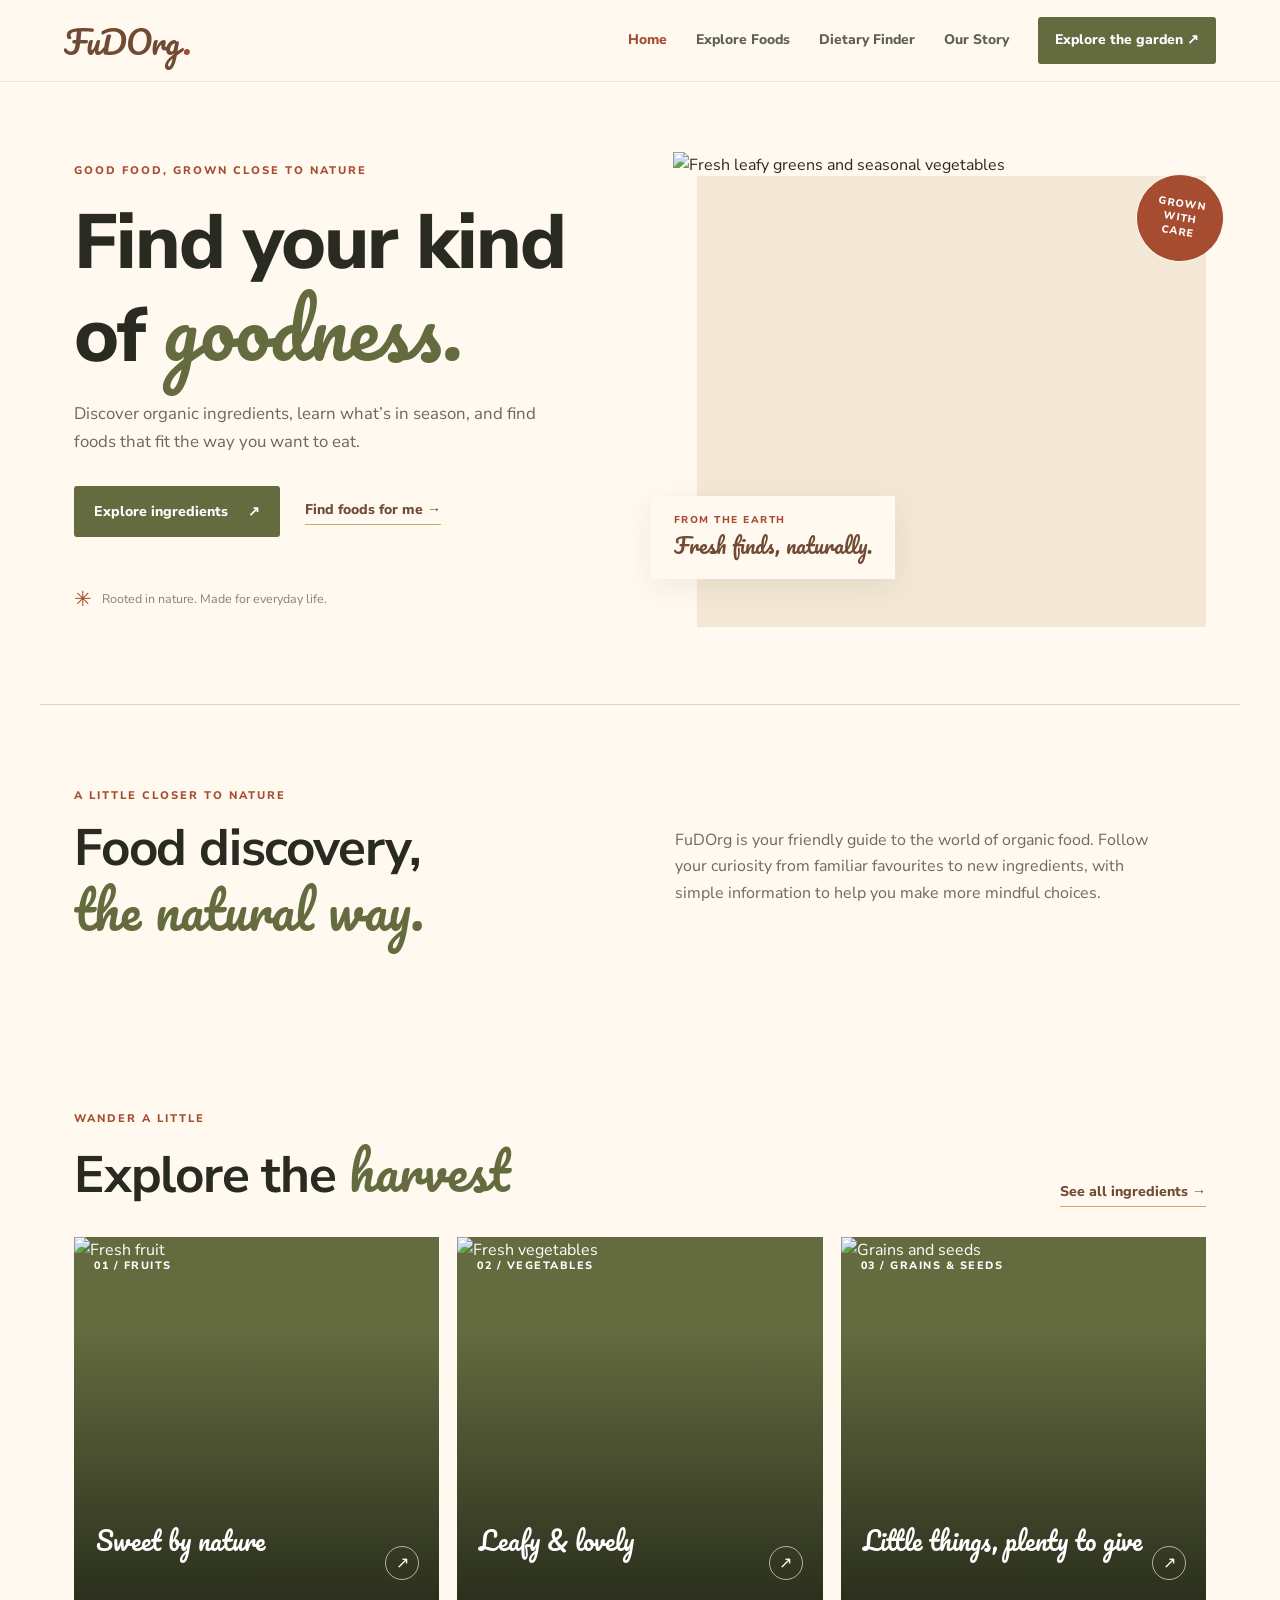
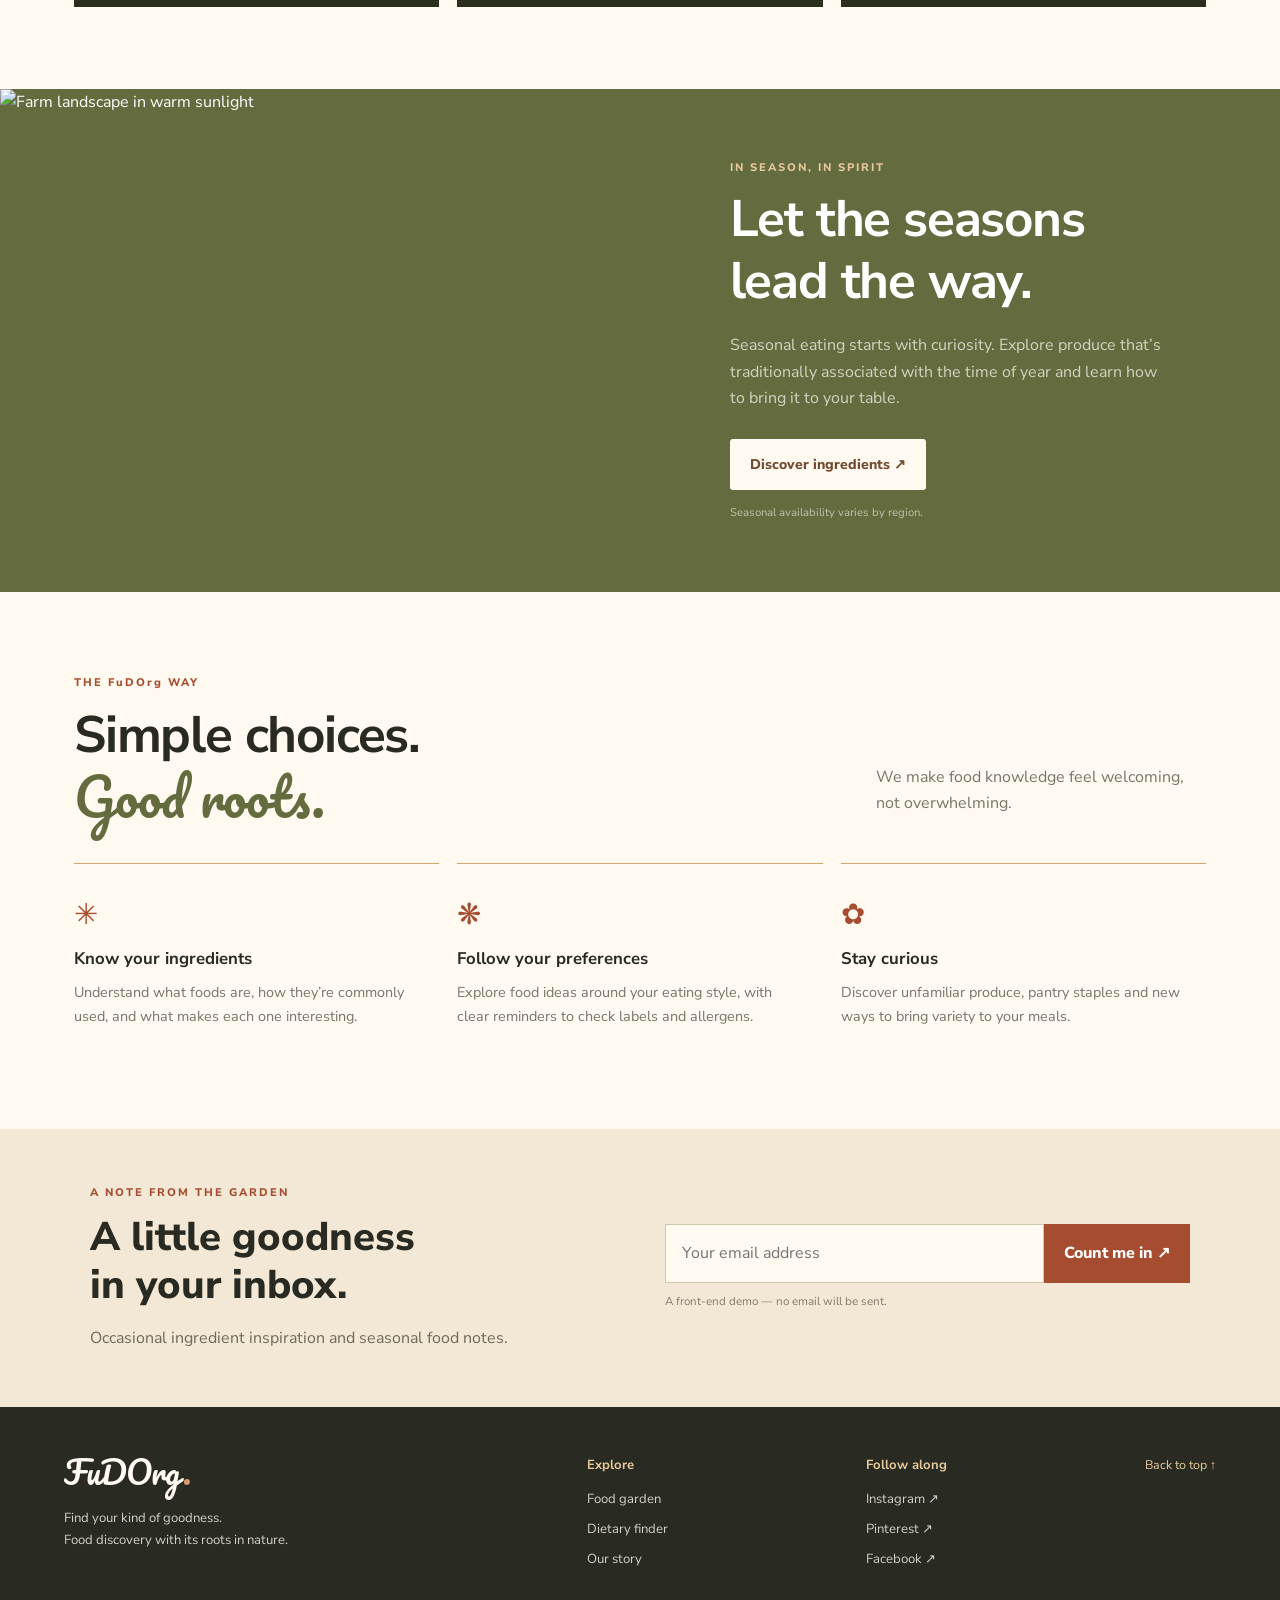
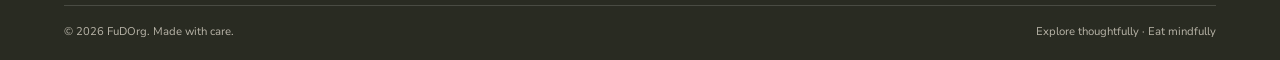
==== index.html @ 455f3f97 "firstCommit" ====
<!doctype html>
<html lang="en">
<head>
  <meta charset="utf-8"><meta name="viewport" content="width=device-width, initial-scale=1">
  <title>FuDOrg — Find Your Natural Food</title>
  <link rel="preconnect" href="https://fonts.googleapis.com">
  <link href="https://fonts.googleapis.com/css2?family=Pacifico&family=Nunito+Sans:wght@400;500;600;700;800&display=swap" rel="stylesheet">
  <link rel="stylesheet" href="assets/style.css">
</head>
<body>
<header class="site-header"><a class="brand" href="index.html">FuDOrg<span>.</span></a><button class="menu-toggle" aria-label="Toggle navigation">☰</button>
<nav class="nav"><a class="active" href="index.html">Home</a><a href="explore.html">Explore Foods</a><a href="dietary-finder.html">Dietary Finder</a><a href="about.html">Our Story</a><a class="nav-cta" href="explore.html">Explore the garden ↗</a></nav></header>
<main>
<section class="hero">
  <div class="hero-copy"><span class="eyebrow">GOOD FOOD, GROWN CLOSE TO NATURE</span><h1>Find your kind<br>of <em>goodness.</em></h1><p>Discover organic ingredients, learn what’s in season, and find foods that fit the way you want to eat.</p><div class="hero-actions"><a class="button button-dark" href="explore.html">Explore ingredients <span>↗</span></a><a class="text-link" href="dietary-finder.html">Find foods for me →</a></div><div class="hero-note"><span class="tiny-leaf">✳</span><span>Rooted in nature. Made for everyday life.</span></div></div>
  <div class="hero-art"><img src="https://images.unsplash.com/photo-1540420773420-3366772f4999?auto=format&fit=crop&w=1200&q=85" alt="Fresh leafy greens and seasonal vegetables"><div class="image-label"><span>FROM THE EARTH</span><strong>Fresh finds, naturally.</strong></div><div class="round-stamp">GROWN<br>WITH<br>CARE</div></div>
</section>
<section class="intro section-wrap"><div><span class="eyebrow">A LITTLE CLOSER TO NATURE</span><h2>Food discovery,<br><em>the natural way.</em></h2></div><p>FuDOrg is your friendly guide to the world of organic food. Follow your curiosity from familiar favourites to new ingredients, with simple information to help you make more mindful choices.</p></section>
<section class="families section-wrap"><div class="section-heading"><div><span class="eyebrow">WANDER A LITTLE</span><h2>Explore the <em>harvest</em></h2></div><a class="text-link" href="explore.html">See all ingredients →</a></div><div class="family-grid">
<a class="family-card family-fruit" href="explore.html?category=Fruits"><img src="https://images.unsplash.com/photo-1619566636858-adf3ef46400b?auto=format&fit=crop&w=800&q=80" alt="Fresh fruit"><span class="card-number">01 / FRUITS</span><h3>Sweet by nature</h3><span class="circle-arrow">↗</span></a>
<a class="family-card family-veg" href="explore.html?category=Vegetables"><img src="https://images.unsplash.com/photo-1540420773420-3366772f4999?auto=format&fit=crop&w=800&q=80" alt="Fresh vegetables"><span class="card-number">02 / VEGETABLES</span><h3>Leafy & lovely</h3><span class="circle-arrow">↗</span></a>
<a class="family-card family-grain" href="explore.html?category=Grains"><img src="https://images.unsplash.com/photo-1518843875459-f738682238a6?auto=format&fit=crop&w=800&q=80" alt="Grains and seeds"><span class="card-number">03 / GRAINS & SEEDS</span><h3>Little things, plenty to give</h3><span class="circle-arrow">↗</span></a>
</div></section>
<section class="seasonal"><div class="seasonal-image"><img src="https://images.unsplash.com/photo-1500651230702-0e2d8a49d4ad?auto=format&fit=crop&w=1100&q=85" alt="Farm landscape in warm sunlight"></div><div class="seasonal-copy"><span class="eyebrow">IN SEASON, IN SPIRIT</span><h2>Let the seasons<br>lead the way.</h2><p>Seasonal eating starts with curiosity. Explore produce that’s traditionally associated with the time of year and learn how to bring it to your table.</p><a class="button button-cream" href="explore.html">Discover ingredients ↗</a><small>Seasonal availability varies by region.</small></div></section>
<section class="values section-wrap"><div class="section-heading"><div><span class="eyebrow">THE FuDOrg WAY</span><h2>Simple choices.<br><em>Good roots.</em></h2></div><p>We make food knowledge feel welcoming, not overwhelming.</p></div><div class="value-grid"><article><span>✳</span><h3>Know your ingredients</h3><p>Understand what foods are, how they’re commonly used, and what makes each one interesting.</p></article><article><span>❋</span><h3>Follow your preferences</h3><p>Explore food ideas around your eating style, with clear reminders to check labels and allergens.</p></article><article><span>✿</span><h3>Stay curious</h3><p>Discover unfamiliar produce, pantry staples and new ways to bring variety to your meals.</p></article></div></section>
<section class="newsletter"><div><span class="eyebrow">A NOTE FROM THE GARDEN</span><h2>A little goodness<br>in your inbox.</h2><p>Occasional ingredient inspiration and seasonal food notes.</p></div><form class="newsletter-form"><label class="sr-only" for="newsletter-email">Email address</label><input id="newsletter-email" type="email" placeholder="Your email address" required><button type="submit">Count me in ↗</button><small class="form-message" aria-live="polite">A front-end demo — no email will be sent.</small></form></section>
</main>
<footer class="site-footer"><div class="footer-top"><div><a class="brand footer-brand" href="index.html">FuDOrg<span>.</span></a><p>Find your kind of goodness.<br>Food discovery with its roots in nature.</p></div><div class="footer-links"><strong>Explore</strong><a href="explore.html">Food garden</a><a href="dietary-finder.html">Dietary finder</a><a href="about.html">Our story</a></div><div class="footer-links"><strong>Follow along</strong><a href="#" aria-label="Instagram">Instagram ↗</a><a href="#" aria-label="Pinterest">Pinterest ↗</a><a href="#" aria-label="Facebook">Facebook ↗</a></div><a class="back-top" href="#top">Back to top ↑</a></div><div class="footer-bottom"><span>© <span class="year"></span> FuDOrg. Made with care.</span><span>Explore thoughtfully · Eat mindfully</span></div></footer>
<script src="assets/app.js"></script></body></html>
---- assets/style.css ----
@import url('https://fonts.googleapis.com/css2?family=Pacifico&family=Nunito+Sans:wght@400;500;600;700;800&display=swap');
:root{--oat:#F3E8D5;--olive:#646B3F;--wheat:#D3A66C;--bark:#704A32;--brick:#A64C31;--cream:#FFF9EF;--ink:#292B22;--muted:#777669;--line:#ded5c5;--white:#fffdf8;--script:'Pacifico',cursive;--body:'Nunito Sans',sans-serif;--max:1200px}
*{box-sizing:border-box}html{scroll-behavior:smooth;scroll-padding-top:85px}body{margin:0;background:var(--cream);color:var(--ink);font-family:var(--body);font-size:16px;line-height:1.65}a{color:inherit;text-decoration:none}img{display:block;max-width:100%}button,input,select{font:inherit}button,a{ -webkit-tap-highlight-color:transparent}.site-header{height:82px;padding:0 max(5vw,24px);display:flex;align-items:center;justify-content:space-between;background:rgba(255,249,239,.96);border-bottom:1px solid rgba(112,74,50,.13);position:sticky;top:0;z-index:50;backdrop-filter:blur(12px)}.brand{font-family:var(--script);font-size:2rem;letter-spacing:-1px;color:var(--bark);line-height:1}.brand span{color:var(--brick)}.nav{display:flex;align-items:center;gap:29px;font-size:.87rem;font-weight:800}.nav a:not(.nav-cta){color:#5f6055;transition:color .2s}.nav a:hover,.nav a.active{color:var(--brick)}.nav-cta{background:var(--olive);color:white;padding:12px 17px;border-radius:3px;transition:background .2s,transform .2s}.nav-cta:hover{background:var(--bark);transform:translateY(-2px)}.menu-toggle{display:none;border:0;background:none;font-size:1.5rem;color:var(--bark)}.hero{max-width:var(--max);margin:auto;padding:68px 34px 76px;display:grid;grid-template-columns:1fr 1fr;gap:65px;align-items:center;min-height:590px}.hero-copy{padding:12px 0}.eyebrow{display:block;color:var(--brick);font-size:.69rem;font-weight:800;letter-spacing:2px;line-height:1.6}.hero h1,.page-hero h1,.about-hero h1{font-size:clamp(3rem,6vw,5.3rem);line-height:1.13;letter-spacing:-2px;margin:20px 0;font-weight:800}.hero h1 em,.intro h2 em,.section-heading h2 em,.seasonal h2 em,.page-hero h1 em,.about-hero h1 em,.about-story h2 em,.manifesto h2 em{font-family:var(--script);font-weight:400;color:var(--olive);font-style:normal;letter-spacing:0}.hero-copy>p,.page-hero>p,.about-hero p{max-width:490px;color:#69695d;font-size:1.05rem}.hero-actions{display:flex;align-items:center;gap:25px;margin-top:30px;flex-wrap:wrap}.button{display:inline-flex;justify-content:center;align-items:center;gap:20px;border:0;padding:14px 20px;font-size:.88rem;font-weight:800;cursor:pointer;transition:transform .2s,background .2s;border-radius:3px}.button:hover{transform:translateY(-2px)}.button-dark{background:var(--olive);color:#fff}.button-dark:hover{background:var(--bark)}.button-cream{background:var(--cream);color:var(--bark)}.text-link{font-weight:800;font-size:.88rem;color:var(--bark);border-bottom:1px solid var(--wheat);padding-bottom:3px}.hero-note{display:flex;align-items:center;gap:10px;color:#888374;font-size:.78rem;margin-top:45px}.tiny-leaf{color:var(--brick);font-size:1.3rem}.hero-art{height:475px;position:relative;padding:0 25px 24px 0}.hero-art:before{content:"";position:absolute;inset:24px 0 0 24px;background:var(--oat)}.hero-art>img{position:relative;width:100%;height:100%;object-fit:cover;z-index:1}.image-label{position:absolute;bottom:48px;left:-22px;background:var(--cream);padding:16px 23px;z-index:2;box-shadow:0 8px 30px #33241312}.image-label span,.image-label strong{display:block}.image-label span{font-size:.62rem;letter-spacing:1.5px;color:var(--brick);font-weight:800}.image-label strong{font-family:var(--script);font-size:1.3rem;color:var(--bark);font-weight:400}.round-stamp{position:absolute;right:-18px;top:22px;width:88px;height:88px;border-radius:50%;background:var(--brick);color:white;display:grid;place-content:center;text-align:center;font-size:.65rem;line-height:1.35;letter-spacing:1px;font-weight:800;z-index:3;transform:rotate(9deg);border:1px solid #fff9ef}.section-wrap{max-width:var(--max);margin:0 auto;padding:82px 34px}.intro{display:grid;grid-template-columns:1fr 1fr;gap:70px;align-items:center;border-top:1px solid var(--line)}.intro h2,.section-heading h2,.seasonal h2,.about-story h2{font-size:clamp(2.25rem,4vw,3.6rem);line-height:1.2;letter-spacing:-1.2px;margin:13px 0 0}.intro>p{color:#6c6b60;max-width:500px;margin:0}.section-heading{display:flex;justify-content:space-between;align-items:end;gap:30px;margin-bottom:30px}.family-grid{display:grid;grid-template-columns:repeat(3,1fr);gap:18px}.family-card{position:relative;min-height:370px;overflow:hidden;color:white;background:var(--olive)}.family-card:after{content:"";position:absolute;inset:0;background:linear-gradient(180deg,transparent 25%,rgba(25,29,19,.78) 100%);transition:opacity .3s}.family-card img{position:absolute;inset:0;width:100%;height:100%;object-fit:cover;transition:transform .55s}.family-card:hover img{transform:scale(1.06)}.card-number,.family-card h3,.circle-arrow{position:absolute;z-index:2}.card-number{top:20px;left:20px;font-size:.67rem;font-weight:800;letter-spacing:1.5px}.family-card h3{left:22px;right:52px;bottom:25px;font-family:var(--script);font-weight:400;font-size:1.55rem;line-height:1.3}.circle-arrow{right:20px;bottom:27px;width:34px;height:34px;border:1px solid #ffffff9c;border-radius:50%;display:grid;place-items:center}.seasonal{display:grid;grid-template-columns:1fr 1fr;background:var(--olive);color:white}.seasonal-image{min-height:440px}.seasonal-image img{width:100%;height:100%;object-fit:cover}.seasonal-copy{padding:70px clamp(30px,7vw,100px);align-self:center}.seasonal-copy .eyebrow{color:#e5c99c}.seasonal h2{margin-bottom:20px}.seasonal h2 em{color:#e4c79a}.seasonal-copy p{color:#f2eee3c9;max-width:440px;margin-bottom:27px}.seasonal-copy small{display:block;margin-top:14px;color:#f2eee3a8;font-size:.7rem}.values .section-heading>p{max-width:330px;color:var(--muted)}.value-grid{display:grid;grid-template-columns:repeat(3,1fr);gap:18px}.value-grid article{border-top:1px solid var(--wheat);padding:24px 20px 18px 0}.value-grid article>span{font-family:var(--script);font-size:1.8rem;color:var(--brick)}.value-grid h3{margin:10px 0 8px;font-size:1.05rem}.value-grid p{margin:0;color:var(--muted);font-size:.9rem}.newsletter{background:var(--oat);padding:55px max(7vw,34px);display:grid;grid-template-columns:1fr 1fr;gap:50px;align-items:center}.newsletter h2{font-size:2.5rem;line-height:1.2;margin:12px 0;font-weight:800}.newsletter p{color:#6e6a5c;margin-bottom:0}.newsletter-form{display:grid;grid-template-columns:1fr auto;gap:0}.newsletter-form input{min-width:0;padding:15px 16px;border:1px solid #d3c6b0;background:var(--cream);outline-color:var(--olive)}.newsletter-form button{border:0;background:var(--brick);color:white;padding:0 20px;font-weight:800;cursor:pointer}.newsletter-form small{grid-column:1/-1;color:#837b6c;font-size:.72rem;margin-top:9px}.site-footer{background:#292b22;color:#f8f0e3;padding:48px max(5vw,24px) 18px}.footer-top{max-width:var(--max);margin:auto;display:grid;grid-template-columns:2fr 1fr 1fr auto;gap:35px;padding-bottom:35px}.footer-brand{color:var(--cream);display:inline-block}.footer-brand span{color:#d69a6f}.footer-top>div:first-child p{font-size:.82rem;color:#d5d0c3;margin-top:15px}.footer-links{display:flex;flex-direction:column;gap:8px;font-size:.82rem;color:#d5d0c3}.footer-links strong{color:#e5c99c;margin-bottom:5px}.footer-links a:hover,.back-top:hover{color:#e5c99c}.back-top{font-size:.78rem;color:#e5c99c;white-space:nowrap}.footer-bottom{max-width:var(--max);margin:auto;border-top:1px solid #ffffff26;padding-top:17px;display:flex;justify-content:space-between;gap:15px;font-size:.7rem;color:#b8b4a8}
.page-hero{text-align:center;padding:85px 24px 75px}.page-hero h1{font-size:clamp(2.8rem,6vw,4.8rem);margin:14px 0}.page-hero>p{max-width:610px;margin:0 auto}.page-hero-green{background:var(--olive);color:white}.page-hero-green .eyebrow{color:#e7c99a}.page-hero-green h1 em{color:#e7c99a}.page-hero-green>p{color:#f8f0e3d9}.page-hero-cream{background:var(--oat)}.search-bar{max-width:600px;margin:30px auto 0;background:var(--cream);display:flex;align-items:center;padding:5px 8px 5px 17px;border:1px solid #ffffff4d;gap:10px;color:var(--bark)}.search-bar>span{font-size:1.7rem}.search-bar input{border:0;outline:0;flex:1;min-width:0;background:transparent;padding:12px 0;color:var(--ink)}.search-bar button{border:0;background:var(--oat);padding:9px 12px;color:var(--bark);cursor:pointer;font-size:.8rem;font-weight:800}.explore-layout{display:grid;grid-template-columns:230px 1fr;gap:45px;align-items:start}.filter-panel{background:#f4ecdf;padding:23px;position:sticky;top:105px}.filter-panel h3{margin:8px 0 17px}.category-filters{display:flex;flex-direction:column;gap:4px}.filter-chip{border:0;text-align:left;padding:10px 11px;background:transparent;color:#5d5b4e;cursor:pointer;font-size:.86rem;display:flex;justify-content:space-between}.filter-chip:hover,.filter-chip.selected{background:var(--olive);color:white}.filter-note{margin-top:25px;border-top:1px solid #d9cdb9;padding-top:16px;color:#777264;font-size:.75rem}.filter-note span{color:var(--brick);font-size:1.3rem}.filter-note p{margin:4px 0}.results-head{display:flex;justify-content:space-between;align-items:center;margin-bottom:18px}.results-head p{font-weight:800;font-size:.85rem;margin:0}.results-head select{border:1px solid var(--line);background:transparent;padding:9px;color:var(--ink)}.ingredient-grid{display:grid;grid-template-columns:repeat(3,1fr);gap:16px}.ingredient-card{background:#f4ecdf;cursor:pointer;transition:transform .25s,box-shadow .25s;min-width:0}.ingredient-card:hover{transform:translateY(-4px);box-shadow:0 12px 28px #3d2a1715}.ingredient-card img{width:100%;height:155px;object-fit:cover}.ingredient-card-content{padding:14px}.ingredient-card .food-category{font-size:.62rem;font-weight:800;letter-spacing:1px;color:var(--brick);text-transform:uppercase}.ingredient-card h3{font-family:var(--script);font-size:1.2rem;font-weight:400;margin:5px 0;color:var(--bark)}.ingredient-card p{font-size:.77rem;color:#777264;line-height:1.5;margin:0}.ingredient-card .card-more{display:inline-block;margin-top:12px;font-size:.72rem;font-weight:800;color:var(--olive)}.empty-state{padding:35px;background:#f4ecdf;text-align:center;color:var(--muted)}.quote-band{background:var(--oat);text-align:center;padding:55px 24px}.quote-band p{font-family:var(--script);font-size:clamp(1.35rem,3vw,2.2rem);color:var(--bark);margin:0 0 12px}.quote-band span{font-size:.65rem;font-weight:800;letter-spacing:2px;color:var(--brick)}.modal-backdrop{position:fixed;inset:0;background:#171a14c9;z-index:100;display:grid;place-items:center;padding:20px}.modal-backdrop[hidden]{display:none}.ingredient-modal{background:var(--cream);width:min(760px,100%);max-height:90vh;overflow:auto;display:grid;grid-template-columns:.85fr 1fr;position:relative}.ingredient-modal>img{height:100%;min-height:360px;object-fit:cover}.modal-content{padding:35px 30px}.modal-content h2{font-family:var(--script);font-size:2rem;color:var(--bark);font-weight:400;margin:8px 0}.modal-content>p{color:#6f6b5e;font-size:.9rem}.modal-close{position:absolute;top:10px;right:10px;width:36px;height:36px;border:0;border-radius:50%;background:var(--cream);font-size:1.6rem;cursor:pointer;z-index:2}.modal-facts{display:grid;grid-template-columns:1fr 1fr;gap:12px;margin:25px 0}.modal-facts div{background:var(--oat);padding:13px}.modal-facts small,.modal-facts strong{display:block}.modal-facts small{font-size:.58rem;letter-spacing:1px;color:var(--brick);font-weight:800}.modal-facts strong{font-size:.85rem;margin-top:5px}.modal-content .modal-disclaimer{font-size:.7rem;border-top:1px solid var(--line);padding-top:13px}.finder-wrap{display:grid;grid-template-columns:.8fr 1.2fr;gap:65px;align-items:start}.finder-intro h2{font-size:3rem;line-height:1.2;margin:14px 0}.finder-intro h2 em{font-family:var(--script);font-weight:400;color:var(--olive)}.finder-intro>p{color:var(--muted)}.finder-decoration{margin-top:45px;color:var(--brick);font-size:2.7rem;line-height:1.1}.finder-decoration span{font-size:1rem;font-family:var(--script);color:var(--olive)}.finder-card{background:#f4ecdf;padding:30px}.finder-card fieldset{border:0;padding:0;margin:0 0 22px}.finder-card legend{font-weight:800;margin-bottom:15px}.check-option{display:flex;align-items:flex-start;gap:13px;padding:15px 0;border-bottom:1px solid #ded3c0;cursor:pointer}.check-option input{position:absolute;opacity:0}.checkmark{width:21px;height:21px;border:1px solid #a79b84;flex:0 0 21px;margin-top:3px;background:var(--cream);display:grid;place-items:center}.check-option input:checked+.checkmark{background:var(--olive);border-color:var(--olive)}.check-option input:checked+.checkmark:after{content:"✓";color:white;font-size:.85rem}.check-option input:focus-visible+.checkmark{outline:2px solid var(--brick);outline-offset:3px}.check-option strong,.check-option small{display:block}.check-option strong{font-size:.9rem}.check-option small{color:#777264;font-size:.78rem;margin-top:3px}.button-full{width:100%}.reset-link{display:block;border:0;background:none;margin:12px auto 0;text-decoration:underline;color:#746b5b;font-size:.8rem;cursor:pointer}.finder-results{margin-top:22px;padding-top:20px;border-top:1px solid #d4c6b0}.finder-results h3{font-family:var(--script);font-size:1.45rem;font-weight:400;color:var(--bark)}.result-tags{display:flex;gap:8px;flex-wrap:wrap}.result-tag{background:var(--olive);color:white;padding:7px 11px;font-size:.78rem}.finder-results p{color:var(--muted);font-size:.8rem}.disclaimer{display:flex;gap:15px;align-items:flex-start;padding-top:0;color:#777264;font-size:.82rem}.disclaimer>span{color:var(--brick);font-size:1.5rem}.disclaimer p{margin:0}.about-hero{display:grid;grid-template-columns:1fr 1fr;gap:60px;align-items:center;padding:70px max(5vw,34px);background:var(--oat)}.about-hero>div{max-width:520px;justify-self:end}.about-hero img{width:100%;height:430px;object-fit:cover}.about-hero h1{font-size:clamp(2.7rem,5vw,4.7rem)}.about-story{max-width:1000px}.about-story h2{margin-bottom:25px}.story-columns{display:grid;grid-template-columns:1fr 1fr;gap:40px;color:#6d6b60}.story-columns p{margin:0}.manifesto{background:var(--olive);color:white;text-align:center;padding:85px 24px}.manifesto .eyebrow{color:#e5c99a}.manifesto h2{font-size:clamp(2.3rem,5vw,4rem);line-height:1.4;margin:22px 0 0}.manifesto h2 em{color:#e5c99a}.cta-strip{background:var(--oat);padding:38px max(5vw,34px);display:flex;align-items:center;justify-content:space-between;gap:20px}.cta-strip h2{font-size:1.7rem;margin:0}.cta-strip p{margin:4px 0 0;color:var(--muted)}.sr-only{position:absolute;width:1px;height:1px;padding:0;margin:-1px;overflow:hidden;clip:rect(0,0,0,0);white-space:nowrap;border:0}
@media(max-width:900px){.nav{gap:16px}.nav a{font-size:.8rem}.hero{gap:35px}.hero-art{height:420px}.explore-layout{grid-template-columns:190px 1fr;gap:25px}.ingredient-grid{grid-template-columns:repeat(2,1fr)}.footer-top{grid-template-columns:1.5fr 1fr 1fr}.back-top{grid-column:1/-1}.finder-wrap{gap:30px}.about-hero{gap:30px}.about-hero img{height:360px}}
@media(max-width:680px){.site-header{height:70px;padding:0 20px}.brand{font-size:1.8rem}.menu-toggle{display:block}.nav{display:none;position:absolute;top:69px;left:0;right:0;padding:18px 22px 24px;background:var(--cream);border-bottom:1px solid var(--line);flex-direction:column;align-items:stretch;gap:15px}.nav.open{display:flex}.nav-cta{text-align:center}.hero{padding:42px 22px 55px;grid-template-columns:1fr;gap:35px}.hero h1{font-size:3.35rem}.hero-art{height:360px;margin-left:12px}.image-label{left:-12px}.round-stamp{right:-8px}.section-wrap{padding:58px 22px}.intro{grid-template-columns:1fr;gap:20px}.section-heading{align-items:flex-start;flex-direction:column;gap:15px}.family-grid{grid-template-columns:1fr}.family-card{min-height:330px}.seasonal{grid-template-columns:1fr}.seasonal-image{min-height:260px;height:260px}.seasonal-copy{padding:45px 24px}.value-grid{grid-template-columns:1fr;gap:5px}.value-grid article{padding:18px 0}.newsletter{grid-template-columns:1fr;padding:42px 22px;gap:25px}.newsletter h2{font-size:2.2rem}.newsletter-form{grid-template-columns:1fr}.newsletter-form button{padding:14px}.footer-top{grid-template-columns:1fr 1fr;gap:28px}.footer-top>div:first-child{grid-column:1/-1}.footer-bottom{flex-direction:column;gap:4px}.page-hero{padding:58px 20px 50px}.page-hero h1{font-size:3rem}.explore-layout{grid-template-columns:1fr;gap:25px}.filter-panel{position:static;padding:18px}.category-filters{display:grid;grid-template-columns:1fr 1fr}.filter-note{display:none}.ingredient-grid{grid-template-columns:repeat(2,minmax(0,1fr));gap:10px}.ingredient-card img{height:125px}.ingredient-card-content{padding:11px}.ingredient-card h3{font-size:1.08rem}.ingredient-card p{font-size:.72rem}.search-bar{margin-top:23px}.results-head{gap:10px}.results-head select{max-width:130px}.ingredient-modal{grid-template-columns:1fr;max-height:92vh}.ingredient-modal>img{height:210px;min-height:0;width:100%}.modal-content{padding:23px}.finder-wrap{grid-template-columns:1fr;gap:25px}.finder-intro h2{font-size:2.5rem}.finder-decoration{display:none}.finder-card{padding:20px}.disclaimer{padding-top:0}.about-hero{grid-template-columns:1fr;padding:48px 22px;gap:25px}.about-hero>div{justify-self:start}.about-hero img{height:280px}.story-columns{grid-template-columns:1fr;gap:15px}.manifesto{padding:60px 20px}.cta-strip{padding:32px 22px;align-items:flex-start;flex-direction:column}.back-top{grid-column:auto}}
@media(prefers-reduced-motion:reduce){html{scroll-behavior:auto}*,*:before,*:after{animation-duration:.01ms!important;transition-duration:.01ms!important}}
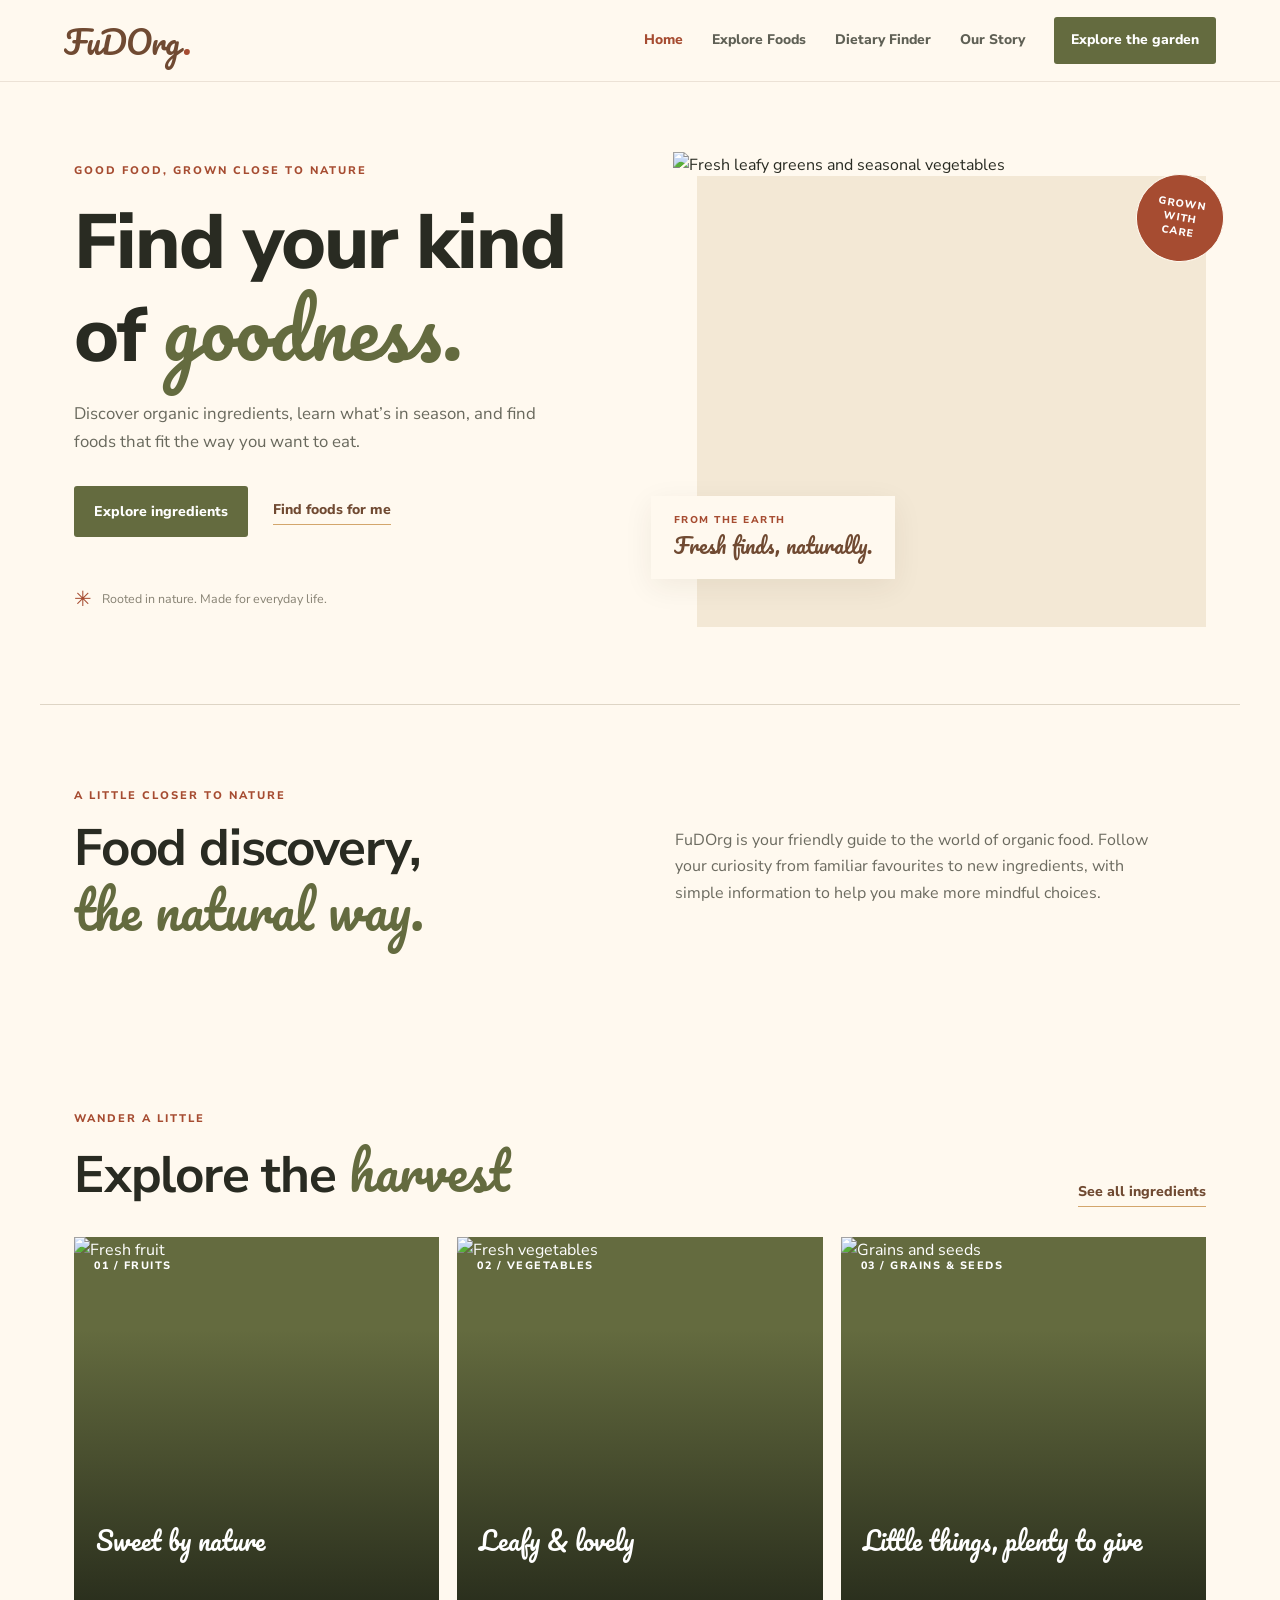
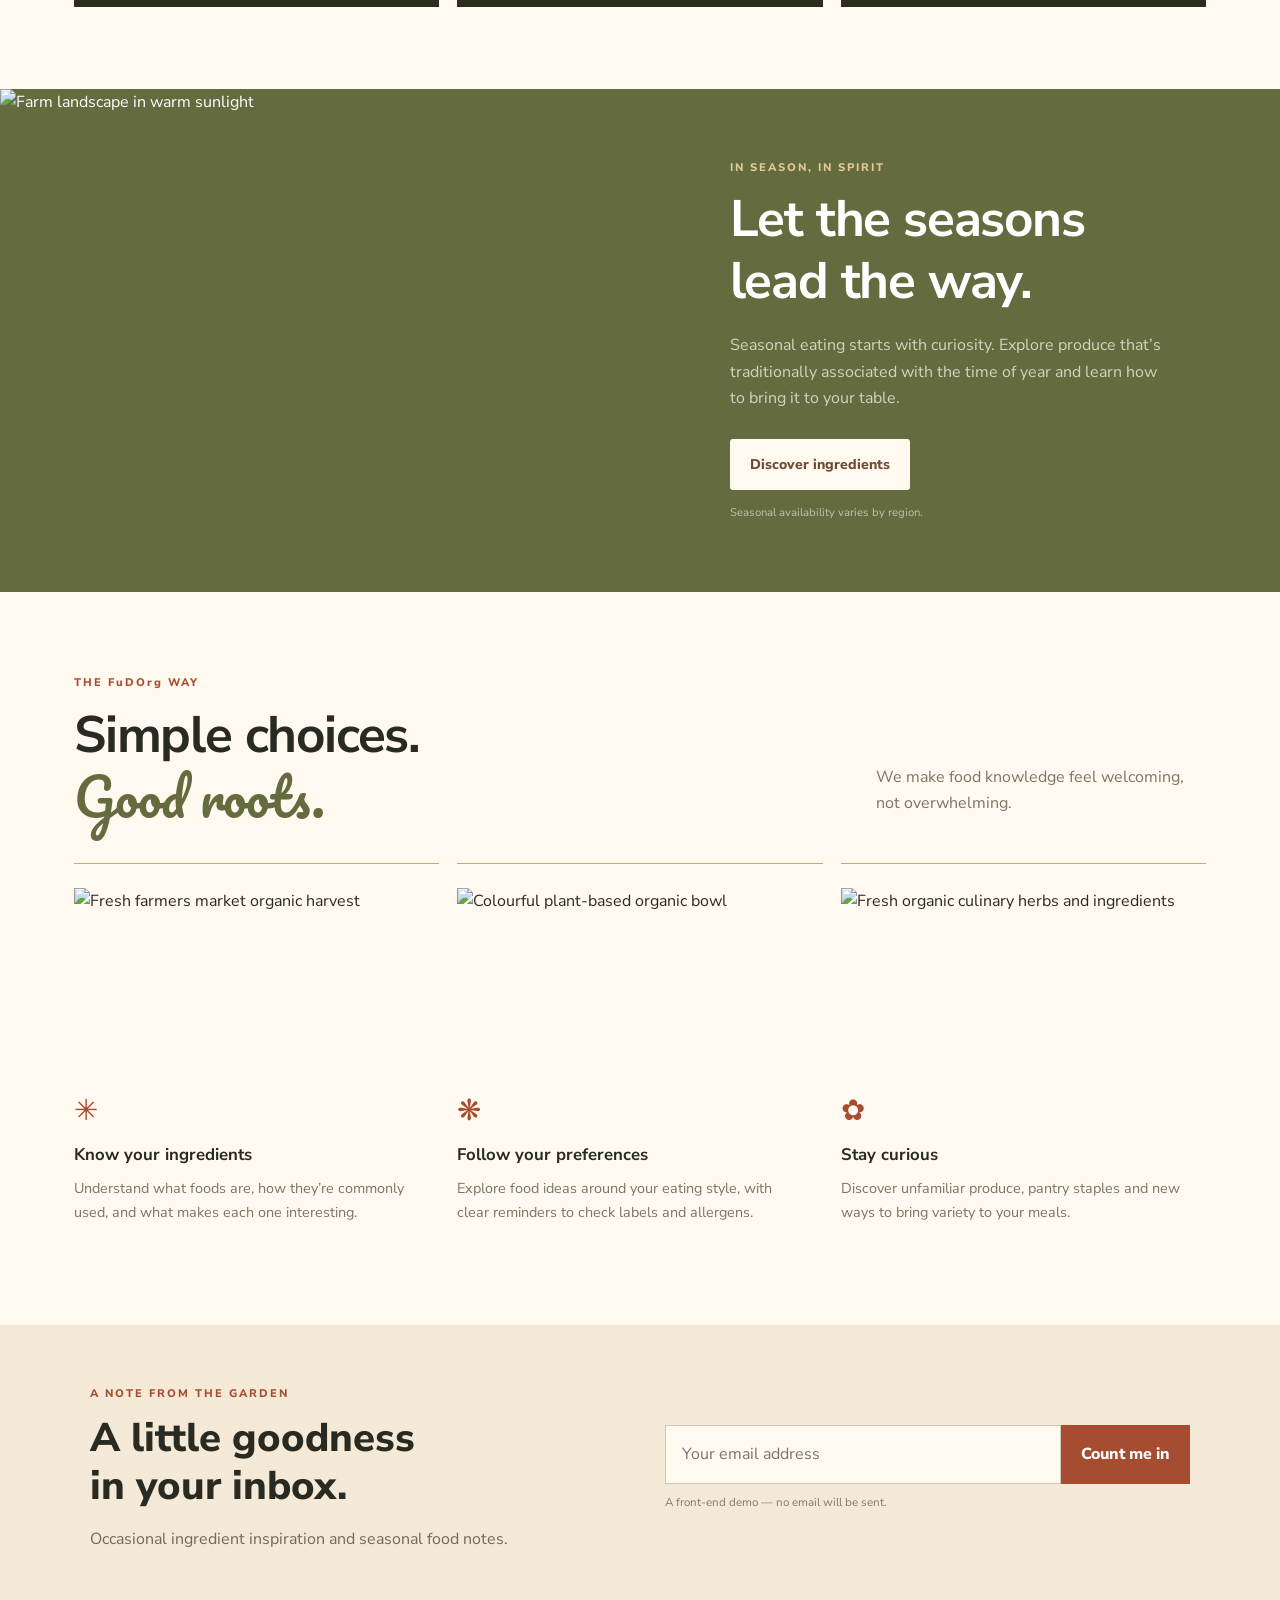
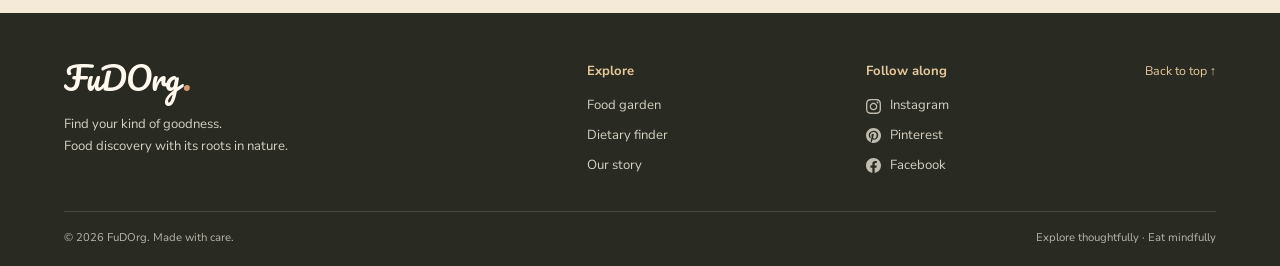
==== commit 29b9d058: "secondcommit" ====
--- a/index.html
+++ b/index.html
@@ -1,29 +1,147 @@
 <!doctype html>
 <html lang="en">
+
 <head>
-  <meta charset="utf-8"><meta name="viewport" content="width=device-width, initial-scale=1">
+  <meta charset="utf-8">
+  <meta name="viewport" content="width=device-width, initial-scale=1">
   <title>FuDOrg — Find Your Natural Food</title>
   <link rel="preconnect" href="https://fonts.googleapis.com">
-  <link href="https://fonts.googleapis.com/css2?family=Pacifico&family=Nunito+Sans:wght@400;500;600;700;800&display=swap" rel="stylesheet">
+  <link
+    href="https://fonts.googleapis.com/css2?family=Pacifico&family=Nunito+Sans:wght@400;500;600;700;800&display=swap"
+    rel="stylesheet">
   <link rel="stylesheet" href="assets/style.css">
 </head>
+
 <body>
-<header class="site-header"><a class="brand" href="index.html">FuDOrg<span>.</span></a><button class="menu-toggle" aria-label="Toggle navigation">☰</button>
-<nav class="nav"><a class="active" href="index.html">Home</a><a href="explore.html">Explore Foods</a><a href="dietary-finder.html">Dietary Finder</a><a href="about.html">Our Story</a><a class="nav-cta" href="explore.html">Explore the garden ↗</a></nav></header>
-<main>
-<section class="hero">
-  <div class="hero-copy"><span class="eyebrow">GOOD FOOD, GROWN CLOSE TO NATURE</span><h1>Find your kind<br>of <em>goodness.</em></h1><p>Discover organic ingredients, learn what’s in season, and find foods that fit the way you want to eat.</p><div class="hero-actions"><a class="button button-dark" href="explore.html">Explore ingredients <span>↗</span></a><a class="text-link" href="dietary-finder.html">Find foods for me →</a></div><div class="hero-note"><span class="tiny-leaf">✳</span><span>Rooted in nature. Made for everyday life.</span></div></div>
-  <div class="hero-art"><img src="https://images.unsplash.com/photo-1540420773420-3366772f4999?auto=format&fit=crop&w=1200&q=85" alt="Fresh leafy greens and seasonal vegetables"><div class="image-label"><span>FROM THE EARTH</span><strong>Fresh finds, naturally.</strong></div><div class="round-stamp">GROWN<br>WITH<br>CARE</div></div>
-</section>
-<section class="intro section-wrap"><div><span class="eyebrow">A LITTLE CLOSER TO NATURE</span><h2>Food discovery,<br><em>the natural way.</em></h2></div><p>FuDOrg is your friendly guide to the world of organic food. Follow your curiosity from familiar favourites to new ingredients, with simple information to help you make more mindful choices.</p></section>
-<section class="families section-wrap"><div class="section-heading"><div><span class="eyebrow">WANDER A LITTLE</span><h2>Explore the <em>harvest</em></h2></div><a class="text-link" href="explore.html">See all ingredients →</a></div><div class="family-grid">
-<a class="family-card family-fruit" href="explore.html?category=Fruits"><img src="https://images.unsplash.com/photo-1619566636858-adf3ef46400b?auto=format&fit=crop&w=800&q=80" alt="Fresh fruit"><span class="card-number">01 / FRUITS</span><h3>Sweet by nature</h3><span class="circle-arrow">↗</span></a>
-<a class="family-card family-veg" href="explore.html?category=Vegetables"><img src="https://images.unsplash.com/photo-1540420773420-3366772f4999?auto=format&fit=crop&w=800&q=80" alt="Fresh vegetables"><span class="card-number">02 / VEGETABLES</span><h3>Leafy & lovely</h3><span class="circle-arrow">↗</span></a>
-<a class="family-card family-grain" href="explore.html?category=Grains"><img src="https://images.unsplash.com/photo-1518843875459-f738682238a6?auto=format&fit=crop&w=800&q=80" alt="Grains and seeds"><span class="card-number">03 / GRAINS & SEEDS</span><h3>Little things, plenty to give</h3><span class="circle-arrow">↗</span></a>
-</div></section>
-<section class="seasonal"><div class="seasonal-image"><img src="https://images.unsplash.com/photo-1500651230702-0e2d8a49d4ad?auto=format&fit=crop&w=1100&q=85" alt="Farm landscape in warm sunlight"></div><div class="seasonal-copy"><span class="eyebrow">IN SEASON, IN SPIRIT</span><h2>Let the seasons<br>lead the way.</h2><p>Seasonal eating starts with curiosity. Explore produce that’s traditionally associated with the time of year and learn how to bring it to your table.</p><a class="button button-cream" href="explore.html">Discover ingredients ↗</a><small>Seasonal availability varies by region.</small></div></section>
-<section class="values section-wrap"><div class="section-heading"><div><span class="eyebrow">THE FuDOrg WAY</span><h2>Simple choices.<br><em>Good roots.</em></h2></div><p>We make food knowledge feel welcoming, not overwhelming.</p></div><div class="value-grid"><article><span>✳</span><h3>Know your ingredients</h3><p>Understand what foods are, how they’re commonly used, and what makes each one interesting.</p></article><article><span>❋</span><h3>Follow your preferences</h3><p>Explore food ideas around your eating style, with clear reminders to check labels and allergens.</p></article><article><span>✿</span><h3>Stay curious</h3><p>Discover unfamiliar produce, pantry staples and new ways to bring variety to your meals.</p></article></div></section>
-<section class="newsletter"><div><span class="eyebrow">A NOTE FROM THE GARDEN</span><h2>A little goodness<br>in your inbox.</h2><p>Occasional ingredient inspiration and seasonal food notes.</p></div><form class="newsletter-form"><label class="sr-only" for="newsletter-email">Email address</label><input id="newsletter-email" type="email" placeholder="Your email address" required><button type="submit">Count me in ↗</button><small class="form-message" aria-live="polite">A front-end demo — no email will be sent.</small></form></section>
-</main>
-<footer class="site-footer"><div class="footer-top"><div><a class="brand footer-brand" href="index.html">FuDOrg<span>.</span></a><p>Find your kind of goodness.<br>Food discovery with its roots in nature.</p></div><div class="footer-links"><strong>Explore</strong><a href="explore.html">Food garden</a><a href="dietary-finder.html">Dietary finder</a><a href="about.html">Our story</a></div><div class="footer-links"><strong>Follow along</strong><a href="#" aria-label="Instagram">Instagram ↗</a><a href="#" aria-label="Pinterest">Pinterest ↗</a><a href="#" aria-label="Facebook">Facebook ↗</a></div><a class="back-top" href="#top">Back to top ↑</a></div><div class="footer-bottom"><span>© <span class="year"></span> FuDOrg. Made with care.</span><span>Explore thoughtfully · Eat mindfully</span></div></footer>
-<script src="assets/app.js"></script></body></html>+  <header class="site-header"><a class="brand" href="index.html">FuDOrg<span>.</span></a><button class="menu-toggle"
+      aria-label="Toggle navigation">☰</button>
+    <nav class="nav"><a class="active" href="index.html">Home</a><a href="explore.html">Explore Foods</a><a
+        href="dietary-finder.html">Dietary Finder</a><a href="about.html">Our Story</a><a class="nav-cta"
+        href="explore.html">Explore the garden</a></nav>
+  </header>
+  <main>
+    <section class="hero">
+      <div class="hero-copy"><span class="eyebrow">GOOD FOOD, GROWN CLOSE TO NATURE</span>
+        <h1>Find your kind<br>of <em>goodness.</em></h1>
+        <p>Discover organic ingredients, learn what’s in season, and find foods that fit the way you want to eat.</p>
+        <div class="hero-actions"><a class="button button-dark" href="explore.html">Explore ingredients</a><a class="text-link" href="dietary-finder.html">Find foods for me</a></div>
+        <div class="hero-note"><span class="tiny-leaf">✳</span><span>Rooted in nature. Made for everyday life.</span>
+        </div>
+      </div>
+      <div class="hero-art"><img
+          src="https://images.unsplash.com/photo-1540420773420-3366772f4999?auto=format&fit=crop&w=1200&q=85"
+          alt="Fresh leafy greens and seasonal vegetables">
+        <div class="image-label"><span>FROM THE EARTH</span><strong>Fresh finds, naturally.</strong></div>
+        <div class="round-stamp">GROWN<br>WITH<br>CARE</div>
+      </div>
+    </section>
+    <section class="intro section-wrap">
+      <div><span class="eyebrow">A LITTLE CLOSER TO NATURE</span>
+        <h2>Food discovery,<br><em>the natural way.</em></h2>
+      </div>
+      <p>FuDOrg is your friendly guide to the world of organic food. Follow your curiosity from familiar favourites to
+        new ingredients, with simple information to help you make more mindful choices.</p>
+    </section>
+    <section class="families section-wrap">
+      <div class="section-heading">
+        <div><span class="eyebrow">WANDER A LITTLE</span>
+          <h2>Explore the <em>harvest</em></h2>
+        </div><a class="text-link" href="explore.html">See all ingredients</a>
+      </div>
+      <div class="family-grid">
+        <a class="family-card family-fruit" href="explore.html?category=Fruits"><img
+            src="https://images.unsplash.com/photo-1619566636858-adf3ef46400b?auto=format&fit=crop&w=800&q=80"
+            alt="Fresh fruit"><span class="card-number">01 / FRUITS</span>
+          <h3>Sweet by nature</h3>
+        </a>
+        <a class="family-card family-veg" href="explore.html?category=Vegetables"><img
+            src="https://images.unsplash.com/photo-1540420773420-3366772f4999?auto=format&fit=crop&w=800&q=80"
+            alt="Fresh vegetables"><span class="card-number">02 / VEGETABLES</span>
+          <h3>Leafy & lovely</h3>
+        </a>
+        <a class="family-card family-grain" href="explore.html?category=Grains"><img
+            src="https://images.unsplash.com/photo-1518843875459-f738682238a6?auto=format&fit=crop&w=800&q=80"
+            alt="Grains and seeds"><span class="card-number">03 / GRAINS & SEEDS</span>
+          <h3>Little things, plenty to give</h3>
+        </a>
+      </div>
+    </section>
+    <section class="seasonal">
+      <div class="seasonal-image"><img
+          src="https://images.unsplash.com/photo-1500651230702-0e2d8a49d4ad?auto=format&fit=crop&w=1100&q=85"
+          alt="Farm landscape in warm sunlight"></div>
+      <div class="seasonal-copy"><span class="eyebrow">IN SEASON, IN SPIRIT</span>
+        <h2>Let the seasons<br>lead the way.</h2>
+        <p>Seasonal eating starts with curiosity. Explore produce that’s traditionally associated with the time of year
+          and learn how to bring it to your table.</p><a class="button button-cream" href="explore.html">Discover
+          ingredients</a><small>Seasonal availability varies by region.</small>
+      </div>
+    </section>
+    <section class="values section-wrap">
+      <div class="section-heading">
+        <div><span class="eyebrow">THE FuDOrg WAY</span>
+          <h2>Simple choices.<br><em>Good roots.</em></h2>
+        </div>
+        <p>We make food knowledge feel welcoming, not overwhelming.</p>
+      </div>
+      <div class="value-grid">
+        <article>
+          <img class="value-card-img" src="https://images.unsplash.com/photo-1542838132-92c53300491e?auto=format&fit=crop&w=600&q=80" alt="Fresh farmers market organic harvest" loading="lazy">
+          <span>✳</span>
+          <h3>Know your ingredients</h3>
+          <p>Understand what foods are, how they’re commonly used, and what makes each one interesting.</p>
+        </article>
+        <article>
+          <img class="value-card-img" src="https://images.unsplash.com/photo-1512621776951-a57141f2eefd?auto=format&fit=crop&w=600&q=80" alt="Colourful plant-based organic bowl" loading="lazy">
+          <span>❋</span>
+          <h3>Follow your preferences</h3>
+          <p>Explore food ideas around your eating style, with clear reminders to check labels and allergens.</p>
+        </article>
+        <article>
+          <img class="value-card-img" src="https://images.unsplash.com/photo-1506484381205-f7945653044d?auto=format&fit=crop&w=600&q=80" alt="Fresh organic culinary herbs and ingredients" loading="lazy">
+          <span>✿</span>
+          <h3>Stay curious</h3>
+          <p>Discover unfamiliar produce, pantry staples and new ways to bring variety to your meals.</p>
+        </article>
+      </div>
+    </section>
+    <section class="newsletter">
+      <div><span class="eyebrow">A NOTE FROM THE GARDEN</span>
+        <h2>A little goodness<br>in your inbox.</h2>
+        <p>Occasional ingredient inspiration and seasonal food notes.</p>
+      </div>
+      <form class="newsletter-form"><label class="sr-only" for="newsletter-email">Email address</label><input
+          id="newsletter-email" type="email" placeholder="Your email address" required><button type="submit">Count me in</button><small class="form-message" aria-live="polite">A front-end demo — no email will be sent.</small>
+      </form>
+    </section>
+  </main>
+  <footer class="site-footer">
+    <div class="footer-top">
+      <div><a class="brand footer-brand" href="index.html">FuDOrg<span>.</span></a>
+        <p>Find your kind of goodness.<br>Food discovery with its roots in nature.</p>
+      </div>
+      <div class="footer-links"><strong>Explore</strong><a href="explore.html">Food garden</a><a
+          href="dietary-finder.html">Dietary finder</a><a href="about.html">Our story</a></div>
+      <div class="footer-links">
+        <strong>Follow along</strong>
+        <a href="#" class="social-link" aria-label="Instagram">
+          <svg class="social-icon" viewBox="0 0 24 24" width="16" height="16" fill="currentColor" aria-hidden="true"><path d="M12 2.163c3.204 0 3.584.012 4.85.07 3.252.148 4.771 1.691 4.919 4.919.058 1.265.069 1.645.069 4.849 0 3.205-.012 3.584-.069 4.849-.149 3.225-1.664 4.771-4.919 4.919-1.266.058-1.644.07-4.85.07-3.204 0-3.584-.012-4.849-.07-3.26-.149-4.771-1.699-4.919-4.92-.058-1.265-.07-1.644-.07-4.849 0-3.204.013-3.583.07-4.849.149-3.227 1.664-4.771 4.919-4.919 1.266-.057 1.645-.069 4.849-.069zm0-2.163c-3.259 0-3.667.014-4.947.072-4.358.2-6.78 2.618-6.98 6.98-.059 1.281-.073 1.689-.073 4.948 0 3.259.014 3.668.072 4.948.2 4.358 2.618 6.78 6.98 6.98 1.281.058 1.689.072 4.948.072 3.259 0 3.668-.014 4.948-.072 4.354-.2 6.782-2.618 6.979-6.98.059-1.28.073-1.689.073-4.948 0-3.259-.014-3.667-.072-4.947-.196-4.354-2.617-6.78-6.979-6.98-1.281-.059-1.69-.073-4.949-.073zm0 5.838c-3.403 0-6.162 2.759-6.162 6.162s2.759 6.163 6.162 6.163 6.162-2.759 6.162-6.163c0-3.403-2.759-6.162-6.162-6.162zm0 10.162c-2.209 0-4-1.79-4-4 0-2.209 1.791-4 4-4s4 1.791 4 4c0 2.21-1.791 4-4 4zm6.406-11.845c-.796 0-1.441.645-1.441 1.44s.645 1.44 1.441 1.44c.795 0 1.439-.645 1.439-1.44s-.644-1.44-1.439-1.44z"/></svg>
+          <span>Instagram</span>
+        </a>
+        <a href="#" class="social-link" aria-label="Pinterest">
+          <svg class="social-icon" viewBox="0 0 24 24" width="16" height="16" fill="currentColor" aria-hidden="true"><path d="M12.017 0C5.396 0 .029 5.367.029 11.987c0 5.079 3.158 9.417 7.618 11.162-.105-.949-.199-2.403.041-3.439.219-.937 1.406-5.957 1.406-5.957s-.359-.72-.359-1.781c0-1.663.967-2.911 2.168-2.911 1.024 0 1.518.769 1.518 1.69 0 1.026-.653 2.56-1.002 3.982-.283 1.194.599 2.164 1.777 2.164 2.133 0 3.77-2.249 3.77-5.495 0-2.873-2.064-4.882-5.012-4.882-3.414 0-5.418 2.561-5.418 5.207 0 1.031.397 2.138.893 2.738a.36.36 0 0 1 .083.345l-.333 1.36c-.053.22-.174.267-.402.161-1.499-.698-2.436-2.889-2.436-4.649 0-3.785 2.75-7.262 7.929-7.262 4.163 0 7.398 2.967 7.398 6.931 0 4.136-2.607 7.464-6.227 7.464-1.216 0-2.359-.631-2.75-1.378l-.748 2.853c-.271 1.043-1.002 2.35-1.492 3.146C9.57 23.812 10.763 24 12.017 24c6.627 0 11.983-5.367 11.983-11.987C24 5.367 18.644 0 12.017 0z"/></svg>
+          <span>Pinterest</span>
+        </a>
+        <a href="#" class="social-link" aria-label="Facebook">
+          <svg class="social-icon" viewBox="0 0 24 24" width="16" height="16" fill="currentColor" aria-hidden="true"><path d="M24 12.073c0-6.627-5.373-12-12-12s-12 5.373-12 12c0 5.99 4.388 10.954 10.125 11.854v-8.385H7.078v-3.47h3.047V9.43c0-3.007 1.792-4.669 4.533-4.669 1.312 0 2.686.235 2.686.235v2.953H15.83c-1.491 0-1.956.925-1.956 1.874v2.25h3.328l-.532 3.47h-2.796v8.385C19.612 23.027 24 18.062 24 12.073z"/></svg>
+          <span>Facebook</span>
+        </a>
+      </div><a class="back-top" href="#top">Back to top ↑</a>
+    </div>
+    <div class="footer-bottom"><span>© <span class="year"></span> FuDOrg. Made with care.</span><span>Explore
+        thoughtfully · Eat mindfully</span></div>
+  </footer>
+  <script src="assets/app.js"></script>
+</body>
+
+</html>
--- a/assets/style.css
+++ b/assets/style.css
@@ -1,7 +1,1964 @@
 @import url('https://fonts.googleapis.com/css2?family=Pacifico&family=Nunito+Sans:wght@400;500;600;700;800&display=swap');
-:root{--oat:#F3E8D5;--olive:#646B3F;--wheat:#D3A66C;--bark:#704A32;--brick:#A64C31;--cream:#FFF9EF;--ink:#292B22;--muted:#777669;--line:#ded5c5;--white:#fffdf8;--script:'Pacifico',cursive;--body:'Nunito Sans',sans-serif;--max:1200px}
-*{box-sizing:border-box}html{scroll-behavior:smooth;scroll-padding-top:85px}body{margin:0;background:var(--cream);color:var(--ink);font-family:var(--body);font-size:16px;line-height:1.65}a{color:inherit;text-decoration:none}img{display:block;max-width:100%}button,input,select{font:inherit}button,a{ -webkit-tap-highlight-color:transparent}.site-header{height:82px;padding:0 max(5vw,24px);display:flex;align-items:center;justify-content:space-between;background:rgba(255,249,239,.96);border-bottom:1px solid rgba(112,74,50,.13);position:sticky;top:0;z-index:50;backdrop-filter:blur(12px)}.brand{font-family:var(--script);font-size:2rem;letter-spacing:-1px;color:var(--bark);line-height:1}.brand span{color:var(--brick)}.nav{display:flex;align-items:center;gap:29px;font-size:.87rem;font-weight:800}.nav a:not(.nav-cta){color:#5f6055;transition:color .2s}.nav a:hover,.nav a.active{color:var(--brick)}.nav-cta{background:var(--olive);color:white;padding:12px 17px;border-radius:3px;transition:background .2s,transform .2s}.nav-cta:hover{background:var(--bark);transform:translateY(-2px)}.menu-toggle{display:none;border:0;background:none;font-size:1.5rem;color:var(--bark)}.hero{max-width:var(--max);margin:auto;padding:68px 34px 76px;display:grid;grid-template-columns:1fr 1fr;gap:65px;align-items:center;min-height:590px}.hero-copy{padding:12px 0}.eyebrow{display:block;color:var(--brick);font-size:.69rem;font-weight:800;letter-spacing:2px;line-height:1.6}.hero h1,.page-hero h1,.about-hero h1{font-size:clamp(3rem,6vw,5.3rem);line-height:1.13;letter-spacing:-2px;margin:20px 0;font-weight:800}.hero h1 em,.intro h2 em,.section-heading h2 em,.seasonal h2 em,.page-hero h1 em,.about-hero h1 em,.about-story h2 em,.manifesto h2 em{font-family:var(--script);font-weight:400;color:var(--olive);font-style:normal;letter-spacing:0}.hero-copy>p,.page-hero>p,.about-hero p{max-width:490px;color:#69695d;font-size:1.05rem}.hero-actions{display:flex;align-items:center;gap:25px;margin-top:30px;flex-wrap:wrap}.button{display:inline-flex;justify-content:center;align-items:center;gap:20px;border:0;padding:14px 20px;font-size:.88rem;font-weight:800;cursor:pointer;transition:transform .2s,background .2s;border-radius:3px}.button:hover{transform:translateY(-2px)}.button-dark{background:var(--olive);color:#fff}.button-dark:hover{background:var(--bark)}.button-cream{background:var(--cream);color:var(--bark)}.text-link{font-weight:800;font-size:.88rem;color:var(--bark);border-bottom:1px solid var(--wheat);padding-bottom:3px}.hero-note{display:flex;align-items:center;gap:10px;color:#888374;font-size:.78rem;margin-top:45px}.tiny-leaf{color:var(--brick);font-size:1.3rem}.hero-art{height:475px;position:relative;padding:0 25px 24px 0}.hero-art:before{content:"";position:absolute;inset:24px 0 0 24px;background:var(--oat)}.hero-art>img{position:relative;width:100%;height:100%;object-fit:cover;z-index:1}.image-label{position:absolute;bottom:48px;left:-22px;background:var(--cream);padding:16px 23px;z-index:2;box-shadow:0 8px 30px #33241312}.image-label span,.image-label strong{display:block}.image-label span{font-size:.62rem;letter-spacing:1.5px;color:var(--brick);font-weight:800}.image-label strong{font-family:var(--script);font-size:1.3rem;color:var(--bark);font-weight:400}.round-stamp{position:absolute;right:-18px;top:22px;width:88px;height:88px;border-radius:50%;background:var(--brick);color:white;display:grid;place-content:center;text-align:center;font-size:.65rem;line-height:1.35;letter-spacing:1px;font-weight:800;z-index:3;transform:rotate(9deg);border:1px solid #fff9ef}.section-wrap{max-width:var(--max);margin:0 auto;padding:82px 34px}.intro{display:grid;grid-template-columns:1fr 1fr;gap:70px;align-items:center;border-top:1px solid var(--line)}.intro h2,.section-heading h2,.seasonal h2,.about-story h2{font-size:clamp(2.25rem,4vw,3.6rem);line-height:1.2;letter-spacing:-1.2px;margin:13px 0 0}.intro>p{color:#6c6b60;max-width:500px;margin:0}.section-heading{display:flex;justify-content:space-between;align-items:end;gap:30px;margin-bottom:30px}.family-grid{display:grid;grid-template-columns:repeat(3,1fr);gap:18px}.family-card{position:relative;min-height:370px;overflow:hidden;color:white;background:var(--olive)}.family-card:after{content:"";position:absolute;inset:0;background:linear-gradient(180deg,transparent 25%,rgba(25,29,19,.78) 100%);transition:opacity .3s}.family-card img{position:absolute;inset:0;width:100%;height:100%;object-fit:cover;transition:transform .55s}.family-card:hover img{transform:scale(1.06)}.card-number,.family-card h3,.circle-arrow{position:absolute;z-index:2}.card-number{top:20px;left:20px;font-size:.67rem;font-weight:800;letter-spacing:1.5px}.family-card h3{left:22px;right:52px;bottom:25px;font-family:var(--script);font-weight:400;font-size:1.55rem;line-height:1.3}.circle-arrow{right:20px;bottom:27px;width:34px;height:34px;border:1px solid #ffffff9c;border-radius:50%;display:grid;place-items:center}.seasonal{display:grid;grid-template-columns:1fr 1fr;background:var(--olive);color:white}.seasonal-image{min-height:440px}.seasonal-image img{width:100%;height:100%;object-fit:cover}.seasonal-copy{padding:70px clamp(30px,7vw,100px);align-self:center}.seasonal-copy .eyebrow{color:#e5c99c}.seasonal h2{margin-bottom:20px}.seasonal h2 em{color:#e4c79a}.seasonal-copy p{color:#f2eee3c9;max-width:440px;margin-bottom:27px}.seasonal-copy small{display:block;margin-top:14px;color:#f2eee3a8;font-size:.7rem}.values .section-heading>p{max-width:330px;color:var(--muted)}.value-grid{display:grid;grid-template-columns:repeat(3,1fr);gap:18px}.value-grid article{border-top:1px solid var(--wheat);padding:24px 20px 18px 0}.value-grid article>span{font-family:var(--script);font-size:1.8rem;color:var(--brick)}.value-grid h3{margin:10px 0 8px;font-size:1.05rem}.value-grid p{margin:0;color:var(--muted);font-size:.9rem}.newsletter{background:var(--oat);padding:55px max(7vw,34px);display:grid;grid-template-columns:1fr 1fr;gap:50px;align-items:center}.newsletter h2{font-size:2.5rem;line-height:1.2;margin:12px 0;font-weight:800}.newsletter p{color:#6e6a5c;margin-bottom:0}.newsletter-form{display:grid;grid-template-columns:1fr auto;gap:0}.newsletter-form input{min-width:0;padding:15px 16px;border:1px solid #d3c6b0;background:var(--cream);outline-color:var(--olive)}.newsletter-form button{border:0;background:var(--brick);color:white;padding:0 20px;font-weight:800;cursor:pointer}.newsletter-form small{grid-column:1/-1;color:#837b6c;font-size:.72rem;margin-top:9px}.site-footer{background:#292b22;color:#f8f0e3;padding:48px max(5vw,24px) 18px}.footer-top{max-width:var(--max);margin:auto;display:grid;grid-template-columns:2fr 1fr 1fr auto;gap:35px;padding-bottom:35px}.footer-brand{color:var(--cream);display:inline-block}.footer-brand span{color:#d69a6f}.footer-top>div:first-child p{font-size:.82rem;color:#d5d0c3;margin-top:15px}.footer-links{display:flex;flex-direction:column;gap:8px;font-size:.82rem;color:#d5d0c3}.footer-links strong{color:#e5c99c;margin-bottom:5px}.footer-links a:hover,.back-top:hover{color:#e5c99c}.back-top{font-size:.78rem;color:#e5c99c;white-space:nowrap}.footer-bottom{max-width:var(--max);margin:auto;border-top:1px solid #ffffff26;padding-top:17px;display:flex;justify-content:space-between;gap:15px;font-size:.7rem;color:#b8b4a8}
-.page-hero{text-align:center;padding:85px 24px 75px}.page-hero h1{font-size:clamp(2.8rem,6vw,4.8rem);margin:14px 0}.page-hero>p{max-width:610px;margin:0 auto}.page-hero-green{background:var(--olive);color:white}.page-hero-green .eyebrow{color:#e7c99a}.page-hero-green h1 em{color:#e7c99a}.page-hero-green>p{color:#f8f0e3d9}.page-hero-cream{background:var(--oat)}.search-bar{max-width:600px;margin:30px auto 0;background:var(--cream);display:flex;align-items:center;padding:5px 8px 5px 17px;border:1px solid #ffffff4d;gap:10px;color:var(--bark)}.search-bar>span{font-size:1.7rem}.search-bar input{border:0;outline:0;flex:1;min-width:0;background:transparent;padding:12px 0;color:var(--ink)}.search-bar button{border:0;background:var(--oat);padding:9px 12px;color:var(--bark);cursor:pointer;font-size:.8rem;font-weight:800}.explore-layout{display:grid;grid-template-columns:230px 1fr;gap:45px;align-items:start}.filter-panel{background:#f4ecdf;padding:23px;position:sticky;top:105px}.filter-panel h3{margin:8px 0 17px}.category-filters{display:flex;flex-direction:column;gap:4px}.filter-chip{border:0;text-align:left;padding:10px 11px;background:transparent;color:#5d5b4e;cursor:pointer;font-size:.86rem;display:flex;justify-content:space-between}.filter-chip:hover,.filter-chip.selected{background:var(--olive);color:white}.filter-note{margin-top:25px;border-top:1px solid #d9cdb9;padding-top:16px;color:#777264;font-size:.75rem}.filter-note span{color:var(--brick);font-size:1.3rem}.filter-note p{margin:4px 0}.results-head{display:flex;justify-content:space-between;align-items:center;margin-bottom:18px}.results-head p{font-weight:800;font-size:.85rem;margin:0}.results-head select{border:1px solid var(--line);background:transparent;padding:9px;color:var(--ink)}.ingredient-grid{display:grid;grid-template-columns:repeat(3,1fr);gap:16px}.ingredient-card{background:#f4ecdf;cursor:pointer;transition:transform .25s,box-shadow .25s;min-width:0}.ingredient-card:hover{transform:translateY(-4px);box-shadow:0 12px 28px #3d2a1715}.ingredient-card img{width:100%;height:155px;object-fit:cover}.ingredient-card-content{padding:14px}.ingredient-card .food-category{font-size:.62rem;font-weight:800;letter-spacing:1px;color:var(--brick);text-transform:uppercase}.ingredient-card h3{font-family:var(--script);font-size:1.2rem;font-weight:400;margin:5px 0;color:var(--bark)}.ingredient-card p{font-size:.77rem;color:#777264;line-height:1.5;margin:0}.ingredient-card .card-more{display:inline-block;margin-top:12px;font-size:.72rem;font-weight:800;color:var(--olive)}.empty-state{padding:35px;background:#f4ecdf;text-align:center;color:var(--muted)}.quote-band{background:var(--oat);text-align:center;padding:55px 24px}.quote-band p{font-family:var(--script);font-size:clamp(1.35rem,3vw,2.2rem);color:var(--bark);margin:0 0 12px}.quote-band span{font-size:.65rem;font-weight:800;letter-spacing:2px;color:var(--brick)}.modal-backdrop{position:fixed;inset:0;background:#171a14c9;z-index:100;display:grid;place-items:center;padding:20px}.modal-backdrop[hidden]{display:none}.ingredient-modal{background:var(--cream);width:min(760px,100%);max-height:90vh;overflow:auto;display:grid;grid-template-columns:.85fr 1fr;position:relative}.ingredient-modal>img{height:100%;min-height:360px;object-fit:cover}.modal-content{padding:35px 30px}.modal-content h2{font-family:var(--script);font-size:2rem;color:var(--bark);font-weight:400;margin:8px 0}.modal-content>p{color:#6f6b5e;font-size:.9rem}.modal-close{position:absolute;top:10px;right:10px;width:36px;height:36px;border:0;border-radius:50%;background:var(--cream);font-size:1.6rem;cursor:pointer;z-index:2}.modal-facts{display:grid;grid-template-columns:1fr 1fr;gap:12px;margin:25px 0}.modal-facts div{background:var(--oat);padding:13px}.modal-facts small,.modal-facts strong{display:block}.modal-facts small{font-size:.58rem;letter-spacing:1px;color:var(--brick);font-weight:800}.modal-facts strong{font-size:.85rem;margin-top:5px}.modal-content .modal-disclaimer{font-size:.7rem;border-top:1px solid var(--line);padding-top:13px}.finder-wrap{display:grid;grid-template-columns:.8fr 1.2fr;gap:65px;align-items:start}.finder-intro h2{font-size:3rem;line-height:1.2;margin:14px 0}.finder-intro h2 em{font-family:var(--script);font-weight:400;color:var(--olive)}.finder-intro>p{color:var(--muted)}.finder-decoration{margin-top:45px;color:var(--brick);font-size:2.7rem;line-height:1.1}.finder-decoration span{font-size:1rem;font-family:var(--script);color:var(--olive)}.finder-card{background:#f4ecdf;padding:30px}.finder-card fieldset{border:0;padding:0;margin:0 0 22px}.finder-card legend{font-weight:800;margin-bottom:15px}.check-option{display:flex;align-items:flex-start;gap:13px;padding:15px 0;border-bottom:1px solid #ded3c0;cursor:pointer}.check-option input{position:absolute;opacity:0}.checkmark{width:21px;height:21px;border:1px solid #a79b84;flex:0 0 21px;margin-top:3px;background:var(--cream);display:grid;place-items:center}.check-option input:checked+.checkmark{background:var(--olive);border-color:var(--olive)}.check-option input:checked+.checkmark:after{content:"✓";color:white;font-size:.85rem}.check-option input:focus-visible+.checkmark{outline:2px solid var(--brick);outline-offset:3px}.check-option strong,.check-option small{display:block}.check-option strong{font-size:.9rem}.check-option small{color:#777264;font-size:.78rem;margin-top:3px}.button-full{width:100%}.reset-link{display:block;border:0;background:none;margin:12px auto 0;text-decoration:underline;color:#746b5b;font-size:.8rem;cursor:pointer}.finder-results{margin-top:22px;padding-top:20px;border-top:1px solid #d4c6b0}.finder-results h3{font-family:var(--script);font-size:1.45rem;font-weight:400;color:var(--bark)}.result-tags{display:flex;gap:8px;flex-wrap:wrap}.result-tag{background:var(--olive);color:white;padding:7px 11px;font-size:.78rem}.finder-results p{color:var(--muted);font-size:.8rem}.disclaimer{display:flex;gap:15px;align-items:flex-start;padding-top:0;color:#777264;font-size:.82rem}.disclaimer>span{color:var(--brick);font-size:1.5rem}.disclaimer p{margin:0}.about-hero{display:grid;grid-template-columns:1fr 1fr;gap:60px;align-items:center;padding:70px max(5vw,34px);background:var(--oat)}.about-hero>div{max-width:520px;justify-self:end}.about-hero img{width:100%;height:430px;object-fit:cover}.about-hero h1{font-size:clamp(2.7rem,5vw,4.7rem)}.about-story{max-width:1000px}.about-story h2{margin-bottom:25px}.story-columns{display:grid;grid-template-columns:1fr 1fr;gap:40px;color:#6d6b60}.story-columns p{margin:0}.manifesto{background:var(--olive);color:white;text-align:center;padding:85px 24px}.manifesto .eyebrow{color:#e5c99a}.manifesto h2{font-size:clamp(2.3rem,5vw,4rem);line-height:1.4;margin:22px 0 0}.manifesto h2 em{color:#e5c99a}.cta-strip{background:var(--oat);padding:38px max(5vw,34px);display:flex;align-items:center;justify-content:space-between;gap:20px}.cta-strip h2{font-size:1.7rem;margin:0}.cta-strip p{margin:4px 0 0;color:var(--muted)}.sr-only{position:absolute;width:1px;height:1px;padding:0;margin:-1px;overflow:hidden;clip:rect(0,0,0,0);white-space:nowrap;border:0}
-@media(max-width:900px){.nav{gap:16px}.nav a{font-size:.8rem}.hero{gap:35px}.hero-art{height:420px}.explore-layout{grid-template-columns:190px 1fr;gap:25px}.ingredient-grid{grid-template-columns:repeat(2,1fr)}.footer-top{grid-template-columns:1.5fr 1fr 1fr}.back-top{grid-column:1/-1}.finder-wrap{gap:30px}.about-hero{gap:30px}.about-hero img{height:360px}}
-@media(max-width:680px){.site-header{height:70px;padding:0 20px}.brand{font-size:1.8rem}.menu-toggle{display:block}.nav{display:none;position:absolute;top:69px;left:0;right:0;padding:18px 22px 24px;background:var(--cream);border-bottom:1px solid var(--line);flex-direction:column;align-items:stretch;gap:15px}.nav.open{display:flex}.nav-cta{text-align:center}.hero{padding:42px 22px 55px;grid-template-columns:1fr;gap:35px}.hero h1{font-size:3.35rem}.hero-art{height:360px;margin-left:12px}.image-label{left:-12px}.round-stamp{right:-8px}.section-wrap{padding:58px 22px}.intro{grid-template-columns:1fr;gap:20px}.section-heading{align-items:flex-start;flex-direction:column;gap:15px}.family-grid{grid-template-columns:1fr}.family-card{min-height:330px}.seasonal{grid-template-columns:1fr}.seasonal-image{min-height:260px;height:260px}.seasonal-copy{padding:45px 24px}.value-grid{grid-template-columns:1fr;gap:5px}.value-grid article{padding:18px 0}.newsletter{grid-template-columns:1fr;padding:42px 22px;gap:25px}.newsletter h2{font-size:2.2rem}.newsletter-form{grid-template-columns:1fr}.newsletter-form button{padding:14px}.footer-top{grid-template-columns:1fr 1fr;gap:28px}.footer-top>div:first-child{grid-column:1/-1}.footer-bottom{flex-direction:column;gap:4px}.page-hero{padding:58px 20px 50px}.page-hero h1{font-size:3rem}.explore-layout{grid-template-columns:1fr;gap:25px}.filter-panel{position:static;padding:18px}.category-filters{display:grid;grid-template-columns:1fr 1fr}.filter-note{display:none}.ingredient-grid{grid-template-columns:repeat(2,minmax(0,1fr));gap:10px}.ingredient-card img{height:125px}.ingredient-card-content{padding:11px}.ingredient-card h3{font-size:1.08rem}.ingredient-card p{font-size:.72rem}.search-bar{margin-top:23px}.results-head{gap:10px}.results-head select{max-width:130px}.ingredient-modal{grid-template-columns:1fr;max-height:92vh}.ingredient-modal>img{height:210px;min-height:0;width:100%}.modal-content{padding:23px}.finder-wrap{grid-template-columns:1fr;gap:25px}.finder-intro h2{font-size:2.5rem}.finder-decoration{display:none}.finder-card{padding:20px}.disclaimer{padding-top:0}.about-hero{grid-template-columns:1fr;padding:48px 22px;gap:25px}.about-hero>div{justify-self:start}.about-hero img{height:280px}.story-columns{grid-template-columns:1fr;gap:15px}.manifesto{padding:60px 20px}.cta-strip{padding:32px 22px;align-items:flex-start;flex-direction:column}.back-top{grid-column:auto}}
-@media(prefers-reduced-motion:reduce){html{scroll-behavior:auto}*,*:before,*:after{animation-duration:.01ms!important;transition-duration:.01ms!important}}
+
+:root {
+    --oat: #F3E8D5;
+    --olive: #646B3F;
+    --wheat: #D3A66C;
+    --bark: #704A32;
+    --brick: #A64C31;
+    --cream: #FFF9EF;
+    --ink: #292B22;
+    --muted: #777669;
+    --line: #ded5c5;
+    --white: #fffdf8;
+    --script: 'Pacifico', cursive;
+    --body: 'Nunito Sans', sans-serif;
+    --max: 1200px
+}
+
+* {
+    box-sizing: border-box
+}
+
+html {
+    scroll-behavior: smooth;
+    scroll-padding-top: 85px
+}
+
+body {
+    margin: 0;
+    background: var(--cream);
+    color: var(--ink);
+    font-family: var(--body);
+    font-size: 16px;
+    line-height: 1.65
+}
+
+a {
+    color: inherit;
+    text-decoration: none
+}
+
+img {
+    display: block;
+    max-width: 100%
+}
+
+button,
+input,
+select {
+    font: inherit
+}
+
+button,
+a {
+    -webkit-tap-highlight-color: transparent
+}
+
+.site-header {
+    height: 82px;
+    padding: 0 max(5vw, 24px);
+    display: flex;
+    align-items: center;
+    justify-content: space-between;
+    background: rgba(255, 249, 239, .96);
+    border-bottom: 1px solid rgba(112, 74, 50, .13);
+    position: sticky;
+    top: 0;
+    z-index: 50;
+    backdrop-filter: blur(12px)
+}
+
+.brand {
+    font-family: var(--script);
+    font-size: 2rem;
+    letter-spacing: -1px;
+    color: var(--bark);
+    line-height: 1
+}
+
+.brand span {
+    color: var(--brick)
+}
+
+.nav {
+    display: flex;
+    align-items: center;
+    gap: 29px;
+    font-size: .87rem;
+    font-weight: 800
+}
+
+.nav a:not(.nav-cta) {
+    color: #5f6055;
+    transition: color .2s
+}
+
+.nav a:hover,
+.nav a.active {
+    color: var(--brick)
+}
+
+.nav-cta {
+    background: var(--olive);
+    color: white;
+    padding: 12px 17px;
+    border-radius: 3px;
+    transition: background .2s, transform .2s
+}
+
+.nav-cta:hover {
+    background: var(--bark);
+    transform: translateY(-2px)
+}
+
+.menu-toggle {
+    display: none;
+    border: 0;
+    background: none;
+    font-size: 1.5rem;
+    color: var(--bark)
+}
+
+.hero {
+    max-width: var(--max);
+    margin: auto;
+    padding: 68px 34px 76px;
+    display: grid;
+    grid-template-columns: 1fr 1fr;
+    gap: 65px;
+    align-items: center;
+    min-height: 590px
+}
+
+.hero-copy {
+    padding: 12px 0
+}
+
+.eyebrow {
+    display: block;
+    color: var(--brick);
+    font-size: .69rem;
+    font-weight: 800;
+    letter-spacing: 2px;
+    line-height: 1.6
+}
+
+.hero h1,
+.page-hero h1,
+.about-hero h1 {
+    font-size: clamp(3rem, 6vw, 5.3rem);
+    line-height: 1.13;
+    letter-spacing: -2px;
+    margin: 20px 0;
+    font-weight: 800
+}
+
+.hero h1 em,
+.intro h2 em,
+.section-heading h2 em,
+.seasonal h2 em,
+.page-hero h1 em,
+.about-hero h1 em,
+.about-story h2 em,
+.manifesto h2 em {
+    font-family: var(--script);
+    font-weight: 400;
+    color: var(--olive);
+    font-style: normal;
+    letter-spacing: 0
+}
+
+.hero-copy>p,
+.page-hero>p,
+.about-hero p {
+    max-width: 490px;
+    color: #69695d;
+    font-size: 1.05rem
+}
+
+.hero-actions {
+    display: flex;
+    align-items: center;
+    gap: 25px;
+    margin-top: 30px;
+    flex-wrap: wrap
+}
+
+.button {
+    display: inline-flex;
+    justify-content: center;
+    align-items: center;
+    gap: 20px;
+    border: 0;
+    padding: 14px 20px;
+    font-size: .88rem;
+    font-weight: 800;
+    cursor: pointer;
+    transition: transform .2s, background .2s;
+    border-radius: 3px
+}
+
+.button:hover {
+    transform: translateY(-2px)
+}
+
+.button-dark {
+    background: var(--olive);
+    color: #fff
+}
+
+.button-dark:hover {
+    background: var(--bark)
+}
+
+.button-cream {
+    background: var(--cream);
+    color: var(--bark)
+}
+
+.text-link {
+    font-weight: 800;
+    font-size: .88rem;
+    color: var(--bark);
+    border-bottom: 1px solid var(--wheat);
+    padding-bottom: 3px
+}
+
+.hero-note {
+    display: flex;
+    align-items: center;
+    gap: 10px;
+    color: #888374;
+    font-size: .78rem;
+    margin-top: 45px
+}
+
+.tiny-leaf {
+    color: var(--brick);
+    font-size: 1.3rem
+}
+
+.hero-art {
+    height: 475px;
+    position: relative;
+    padding: 0 25px 24px 0
+}
+
+.hero-art:before {
+    content: "";
+    position: absolute;
+    inset: 24px 0 0 24px;
+    background: var(--oat)
+}
+
+.hero-art>img {
+    position: relative;
+    width: 100%;
+    height: 100%;
+    object-fit: cover;
+    z-index: 1
+}
+
+.image-label {
+    position: absolute;
+    bottom: 48px;
+    left: -22px;
+    background: var(--cream);
+    padding: 16px 23px;
+    z-index: 2;
+    box-shadow: 0 8px 30px #33241312
+}
+
+.image-label span,
+.image-label strong {
+    display: block
+}
+
+.image-label span {
+    font-size: .62rem;
+    letter-spacing: 1.5px;
+    color: var(--brick);
+    font-weight: 800
+}
+
+.image-label strong {
+    font-family: var(--script);
+    font-size: 1.3rem;
+    color: var(--bark);
+    font-weight: 400
+}
+
+.round-stamp {
+    position: absolute;
+    right: -18px;
+    top: 22px;
+    width: 88px;
+    height: 88px;
+    border-radius: 50%;
+    background: var(--brick);
+    color: white;
+    display: grid;
+    place-content: center;
+    text-align: center;
+    font-size: .65rem;
+    line-height: 1.35;
+    letter-spacing: 1px;
+    font-weight: 800;
+    z-index: 3;
+    transform: rotate(9deg);
+    border: 1px solid #fff9ef
+}
+
+.section-wrap {
+    max-width: var(--max);
+    margin: 0 auto;
+    padding: 82px 34px
+}
+
+.intro {
+    display: grid;
+    grid-template-columns: 1fr 1fr;
+    gap: 70px;
+    align-items: center;
+    border-top: 1px solid var(--line)
+}
+
+.intro h2,
+.section-heading h2,
+.seasonal h2,
+.about-story h2 {
+    font-size: clamp(2.25rem, 4vw, 3.6rem);
+    line-height: 1.2;
+    letter-spacing: -1.2px;
+    margin: 13px 0 0
+}
+
+.intro>p {
+    color: #6c6b60;
+    max-width: 500px;
+    margin: 0
+}
+
+.section-heading {
+    display: flex;
+    justify-content: space-between;
+    align-items: end;
+    gap: 30px;
+    margin-bottom: 30px
+}
+
+.family-grid {
+    display: grid;
+    grid-template-columns: repeat(3, 1fr);
+    gap: 18px
+}
+
+.family-card {
+    position: relative;
+    min-height: 370px;
+    overflow: hidden;
+    color: white;
+    background: var(--olive)
+}
+
+.family-card:after {
+    content: "";
+    position: absolute;
+    inset: 0;
+    background: linear-gradient(180deg, transparent 25%, rgba(25, 29, 19, .78) 100%);
+    transition: opacity .3s
+}
+
+.family-card img {
+    position: absolute;
+    inset: 0;
+    width: 100%;
+    height: 100%;
+    object-fit: cover;
+    transition: transform .55s
+}
+
+.family-card:hover img {
+    transform: scale(1.06)
+}
+
+.card-number,
+.family-card h3,
+.circle-arrow {
+    position: absolute;
+    z-index: 2
+}
+
+.card-number {
+    top: 20px;
+    left: 20px;
+    font-size: .67rem;
+    font-weight: 800;
+    letter-spacing: 1.5px
+}
+
+.family-card h3 {
+    left: 22px;
+    right: 52px;
+    bottom: 25px;
+    font-family: var(--script);
+    font-weight: 400;
+    font-size: 1.55rem;
+    line-height: 1.3
+}
+
+.circle-arrow {
+    right: 20px;
+    bottom: 27px;
+    width: 34px;
+    height: 34px;
+    border: 1px solid #ffffff9c;
+    border-radius: 50%;
+    display: grid;
+    place-items: center
+}
+
+.seasonal {
+    display: grid;
+    grid-template-columns: 1fr 1fr;
+    background: var(--olive);
+    color: white
+}
+
+.seasonal-image {
+    min-height: 440px
+}
+
+.seasonal-image img {
+    width: 100%;
+    height: 100%;
+    object-fit: cover
+}
+
+.seasonal-copy {
+    padding: 70px clamp(30px, 7vw, 100px);
+    align-self: center
+}
+
+.seasonal-copy .eyebrow {
+    color: #e5c99c
+}
+
+.seasonal h2 {
+    margin-bottom: 20px
+}
+
+.seasonal h2 em {
+    color: #e4c79a
+}
+
+.seasonal-copy p {
+    color: #f2eee3c9;
+    max-width: 440px;
+    margin-bottom: 27px
+}
+
+.seasonal-copy small {
+    display: block;
+    margin-top: 14px;
+    color: #f2eee3a8;
+    font-size: .7rem
+}
+
+.values .section-heading>p {
+    max-width: 330px;
+    color: var(--muted)
+}
+
+.value-grid {
+    display: grid;
+    grid-template-columns: repeat(3, 1fr);
+    gap: 18px
+}
+
+.value-grid article {
+    border-top: 1px solid var(--wheat);
+    padding: 24px 20px 18px 0
+}
+
+.value-grid article>span {
+    font-family: var(--script);
+    font-size: 1.8rem;
+    color: var(--brick)
+}
+
+.value-grid h3 {
+    margin: 10px 0 8px;
+    font-size: 1.05rem
+}
+
+.value-grid p {
+    margin: 0;
+    color: var(--muted);
+    font-size: .9rem
+}
+
+.newsletter {
+    background: linear-gradient(rgba(243, 232, 213, 0.94), rgba(243, 232, 213, 0.94)),
+                url('https://images.unsplash.com/photo-1500651230702-0e2d8a49d4ad?auto=format&fit=crop&w=1600&q=80') center/cover no-repeat;
+    padding: 60px max(7vw, 34px);
+    display: grid;
+    grid-template-columns: 1fr 1fr;
+    gap: 50px;
+    align-items: center
+}
+
+.newsletter h2 {
+    font-size: 2.5rem;
+    line-height: 1.2;
+    margin: 12px 0;
+    font-weight: 800
+}
+
+.newsletter p {
+    color: #6e6a5c;
+    margin-bottom: 0
+}
+
+.newsletter-form {
+    display: grid;
+    grid-template-columns: 1fr auto;
+    gap: 0
+}
+
+.newsletter-form input {
+    min-width: 0;
+    padding: 15px 16px;
+    border: 1px solid #d3c6b0;
+    background: var(--cream);
+    outline-color: var(--olive)
+}
+
+.newsletter-form button {
+    border: 0;
+    background: var(--brick);
+    color: white;
+    padding: 0 20px;
+    font-weight: 800;
+    cursor: pointer
+}
+
+.newsletter-form small {
+    grid-column: 1/-1;
+    color: #837b6c;
+    font-size: .72rem;
+    margin-top: 9px
+}
+
+.site-footer {
+    background: #292b22;
+    color: #f8f0e3;
+    padding: 48px max(5vw, 24px) 18px
+}
+
+.footer-top {
+    max-width: var(--max);
+    margin: auto;
+    display: grid;
+    grid-template-columns: 2fr 1fr 1fr auto;
+    gap: 35px;
+    padding-bottom: 35px
+}
+
+.footer-brand {
+    color: var(--cream);
+    display: inline-block
+}
+
+.footer-brand span {
+    color: #d69a6f
+}
+
+.footer-top>div:first-child p {
+    font-size: .82rem;
+    color: #d5d0c3;
+    margin-top: 15px
+}
+
+.footer-links {
+    display: flex;
+    flex-direction: column;
+    gap: 8px;
+    font-size: .82rem;
+    color: #d5d0c3
+}
+
+.footer-links strong {
+    color: #e5c99c;
+    margin-bottom: 5px
+}
+
+.footer-links a:hover,
+.back-top:hover {
+    color: #e5c99c
+}
+
+.social-link {
+    display: inline-flex;
+    align-items: center;
+    gap: 9px;
+    transition: color .2s ease;
+}
+
+.social-link .social-icon {
+    width: 15px;
+    height: 15px;
+    flex-shrink: 0;
+    opacity: 0.88;
+    transition: transform .2s ease, opacity .2s ease;
+}
+
+.social-link .social-arrow {
+    display: inline-block;
+    transition: transform .2s ease;
+    font-size: .88em;
+}
+
+.social-link:hover .social-icon {
+    transform: scale(1.15);
+    opacity: 1;
+}
+
+.social-link:hover .social-arrow {
+    transform: translate(2px, -2px);
+}
+
+
+.back-top {
+    font-size: .78rem;
+    color: #e5c99c;
+    white-space: nowrap
+}
+
+.footer-bottom {
+    max-width: var(--max);
+    margin: auto;
+    border-top: 1px solid #ffffff26;
+    padding-top: 17px;
+    display: flex;
+    justify-content: space-between;
+    gap: 15px;
+    font-size: .7rem;
+    color: #b8b4a8
+}
+
+.page-hero {
+    text-align: center;
+    padding: 85px 24px 75px
+}
+
+.page-hero h1 {
+    font-size: clamp(2.8rem, 6vw, 4.8rem);
+    margin: 14px 0
+}
+
+.page-hero>p {
+    max-width: 610px;
+    margin: 0 auto
+}
+
+.page-hero-green {
+    background: linear-gradient(180deg, rgba(35, 38, 26, 0.78) 0%, rgba(70, 78, 42, 0.88) 100%),
+                url('https://images.unsplash.com/photo-1542838132-92c53300491e?auto=format&fit=crop&w=1600&q=80') center/cover no-repeat;
+    color: white
+}
+
+.page-hero-green .eyebrow {
+    color: #e7c99a
+}
+
+.page-hero-green h1 em {
+    color: #e7c99a
+}
+
+.page-hero-green>p {
+    color: #f8f0e3e6
+}
+
+.page-hero-cream {
+    background: linear-gradient(rgba(255, 249, 239, 0.92), rgba(255, 249, 239, 0.94)),
+                url('https://images.unsplash.com/photo-1512621776951-a57141f2eefd?auto=format&fit=crop&w=1600&q=80') center/cover no-repeat
+}
+
+.search-bar {
+    max-width: 600px;
+    margin: 30px auto 0;
+    background: var(--cream);
+    display: flex;
+    align-items: center;
+    padding: 5px 8px 5px 17px;
+    border: 1px solid #ffffff4d;
+    gap: 10px;
+    color: var(--bark)
+}
+
+.search-bar>span {
+    font-size: 1.7rem
+}
+
+.search-bar input {
+    border: 0;
+    outline: 0;
+    flex: 1;
+    min-width: 0;
+    background: transparent;
+    padding: 12px 0;
+    color: var(--ink)
+}
+
+.search-bar button {
+    border: 0;
+    background: var(--oat);
+    padding: 9px 12px;
+    color: var(--bark);
+    cursor: pointer;
+    font-size: .8rem;
+    font-weight: 800
+}
+
+.explore-layout {
+    display: grid;
+    grid-template-columns: 230px 1fr;
+    gap: 45px;
+    align-items: start
+}
+
+.filter-panel {
+    background: #fbf7ee;
+    border: 1px solid #ded5c5;
+    border-radius: 14px;
+    padding: 24px 20px;
+    position: sticky;
+    top: 105px;
+    box-shadow: 0 4px 18px rgba(41, 43, 34, 0.04);
+}
+
+.filter-panel-header {
+    margin-bottom: 16px;
+}
+
+.filter-panel-header .eyebrow {
+    font-size: .68rem;
+    letter-spacing: 1.5px;
+    color: var(--brick);
+    font-weight: 800;
+    display: block;
+}
+
+.filter-panel h3 {
+    font-family: var(--script);
+    font-size: 1.45rem;
+    color: var(--bark);
+    font-weight: 400;
+    margin: 4px 0 0;
+}
+
+.category-filters {
+    display: flex;
+    flex-direction: column;
+    gap: 8px;
+}
+
+.filter-chip {
+    border: 1.5px solid #ded5c5;
+    border-radius: 10px;
+    text-align: left;
+    padding: 11px 15px;
+    background: #fffdf8;
+    color: #4c4a3d;
+    cursor: pointer;
+    font-size: .88rem;
+    font-weight: 600;
+    display: flex;
+    align-items: center;
+    justify-content: space-between;
+    transition: all .2s ease;
+    box-shadow: 0 1px 3px rgba(41, 43, 34, 0.03);
+}
+
+.filter-chip:hover {
+    background: #f4ecdf;
+    border-color: var(--olive);
+    color: var(--bark);
+    transform: translateX(2px);
+}
+
+.filter-chip.selected {
+    background: var(--olive);
+    color: #ffffff;
+    border-color: var(--olive);
+    box-shadow: 0 3px 10px rgba(100, 107, 63, 0.25);
+    font-weight: 700;
+}
+
+.filter-note {
+    margin-top: 25px;
+    border-top: 1px solid #d9cdb9;
+    padding-top: 16px;
+    color: #777264;
+    font-size: .75rem
+}
+
+.filter-note span {
+    color: var(--brick);
+    font-size: 1.3rem
+}
+
+.filter-note p {
+    margin: 4px 0
+}
+
+.results-head {
+    display: flex;
+    justify-content: space-between;
+    align-items: center;
+    margin-bottom: 18px
+}
+
+.results-head p {
+    font-weight: 800;
+    font-size: .85rem;
+    margin: 0
+}
+
+.results-head select {
+    border: 1px solid var(--line);
+    background: transparent;
+    padding: 9px;
+    color: var(--ink)
+}
+
+.ingredient-grid {
+    display: grid;
+    grid-template-columns: repeat(3, 1fr);
+    gap: 16px;
+    align-items: stretch
+}
+
+.ingredient-card {
+    background: #fffdf8;
+    border: 1px solid #ded5c5;
+    border-radius: 12px;
+    cursor: pointer;
+    transition: transform .25s ease, box-shadow .25s ease, border-color .25s ease;
+    min-width: 0;
+    padding: 0;
+    text-align: left;
+    display: flex;
+    flex-direction: column;
+    height: 100%;
+    overflow: hidden;
+    box-shadow: 0 2px 10px rgba(41, 43, 34, 0.04);
+}
+
+.ingredient-card:hover {
+    transform: translateY(-4px);
+    border-color: var(--wheat);
+    box-shadow: 0 12px 28px rgba(61, 42, 23, 0.12);
+}
+
+.ingredient-card img {
+    width: 100%;
+    height: 180px;
+    min-height: 180px;
+    max-height: 180px;
+    object-fit: cover;
+    object-position: center;
+    display: block;
+    flex-shrink: 0
+}
+
+.ingredient-card-content {
+    padding: 16px;
+    display: flex;
+    flex-direction: column;
+    flex-grow: 1
+}
+
+.ingredient-card .food-category {
+    font-size: .62rem;
+    font-weight: 800;
+    letter-spacing: 1px;
+    color: var(--brick);
+    text-transform: uppercase
+}
+
+.ingredient-card h3 {
+    font-family: var(--script);
+    font-size: 1.25rem;
+    font-weight: 400;
+    margin: 6px 0;
+    color: var(--bark)
+}
+
+.ingredient-card p {
+    font-size: .78rem;
+    color: #777264;
+    line-height: 1.5;
+    margin: 0;
+    flex-grow: 1
+}
+
+.ingredient-card .card-more {
+    display: inline-block;
+    margin-top: 14px;
+    font-size: .74rem;
+    font-weight: 800;
+    color: var(--olive);
+    padding-top: 6px
+}
+
+.empty-state {
+    padding: 35px;
+    background: #f4ecdf;
+    text-align: center;
+    color: var(--muted)
+}
+
+.quote-band {
+    background: linear-gradient(rgba(243, 232, 213, 0.92), rgba(243, 232, 213, 0.92)),
+                url('https://images.unsplash.com/photo-1464226184884-fa280b87c399?auto=format&fit=crop&w=1400&q=80') center/cover no-repeat;
+    text-align: center;
+    padding: 65px 24px
+}
+
+.quote-band p {
+    font-family: var(--script);
+    font-size: clamp(1.35rem, 3vw, 2.2rem);
+    color: var(--bark);
+    margin: 0 0 12px
+}
+
+.quote-band span {
+    font-size: .65rem;
+    font-weight: 800;
+    letter-spacing: 2px;
+    color: var(--brick)
+}
+
+.modal-backdrop {
+    position: fixed;
+    inset: 0;
+    background: #171a14c9;
+    z-index: 100;
+    display: grid;
+    place-items: center;
+    padding: 20px
+}
+
+.modal-backdrop[hidden] {
+    display: none
+}
+
+.ingredient-modal {
+    background: var(--cream);
+    width: min(760px, 100%);
+    max-height: 90vh;
+    overflow: auto;
+    display: grid;
+    grid-template-columns: .85fr 1fr;
+    position: relative
+}
+
+.ingredient-modal>img {
+    height: 100%;
+    min-height: 360px;
+    object-fit: cover
+}
+
+.modal-content {
+    padding: 35px 30px
+}
+
+.modal-content h2 {
+    font-family: var(--script);
+    font-size: 2rem;
+    color: var(--bark);
+    font-weight: 400;
+    margin: 8px 0
+}
+
+.modal-content>p {
+    color: #6f6b5e;
+    font-size: .9rem
+}
+
+.modal-close {
+    position: absolute;
+    top: 10px;
+    right: 10px;
+    width: 36px;
+    height: 36px;
+    border: 0;
+    border-radius: 50%;
+    background: var(--cream);
+    font-size: 1.6rem;
+    cursor: pointer;
+    z-index: 2
+}
+
+.modal-facts {
+    display: grid;
+    grid-template-columns: 1fr 1fr;
+    gap: 12px;
+    margin: 25px 0
+}
+
+.modal-facts div {
+    background: var(--oat);
+    padding: 13px
+}
+
+.modal-facts small,
+.modal-facts strong {
+    display: block
+}
+
+.modal-facts small {
+    font-size: .58rem;
+    letter-spacing: 1px;
+    color: var(--brick);
+    font-weight: 800
+}
+
+.modal-facts strong {
+    font-size: .85rem;
+    margin-top: 5px
+}
+
+.modal-content .modal-disclaimer {
+    font-size: .7rem;
+    border-top: 1px solid var(--line);
+    padding-top: 13px
+}
+
+.finder-wrap {
+    display: grid;
+    grid-template-columns: .8fr 1.2fr;
+    gap: 65px;
+    align-items: start
+}
+
+.finder-intro h2 {
+    font-size: 3rem;
+    line-height: 1.2;
+    margin: 14px 0
+}
+
+.finder-intro h2 em {
+    font-family: var(--script);
+    font-weight: 400;
+    color: var(--olive)
+}
+
+.finder-intro>p {
+    color: var(--muted)
+}
+
+.finder-decoration {
+    margin-top: 45px;
+    color: var(--brick);
+    font-size: 2.7rem;
+    line-height: 1.1
+}
+
+.finder-decoration span {
+    font-size: 1rem;
+    font-family: var(--script);
+    color: var(--olive)
+}
+
+.finder-card {
+    background: #f4ecdf;
+    padding: 30px
+}
+
+.finder-card fieldset {
+    border: 0;
+    padding: 0;
+    margin: 0 0 22px
+}
+
+.finder-card legend {
+    font-weight: 800;
+    margin-bottom: 15px
+}
+
+.check-option {
+    display: flex;
+    align-items: flex-start;
+    gap: 13px;
+    padding: 15px 0;
+    border-bottom: 1px solid #ded3c0;
+    cursor: pointer
+}
+
+.check-option input {
+    position: absolute;
+    opacity: 0
+}
+
+.checkmark {
+    width: 21px;
+    height: 21px;
+    border: 1px solid #a79b84;
+    flex: 0 0 21px;
+    margin-top: 3px;
+    background: var(--cream);
+    display: grid;
+    place-items: center
+}
+
+.check-option input:checked+.checkmark {
+    background: var(--olive);
+    border-color: var(--olive)
+}
+
+.check-option input:checked+.checkmark:after {
+    content: "✓";
+    color: white;
+    font-size: .85rem
+}
+
+.check-option input:focus-visible+.checkmark {
+    outline: 2px solid var(--brick);
+    outline-offset: 3px
+}
+
+.check-option strong,
+.check-option small {
+    display: block
+}
+
+.check-option strong {
+    font-size: .9rem
+}
+
+.check-option small {
+    color: #777264;
+    font-size: .78rem;
+    margin-top: 3px
+}
+
+.button-full {
+    width: 100%
+}
+
+.reset-link {
+    display: block;
+    border: 0;
+    background: none;
+    margin: 12px auto 0;
+    text-decoration: underline;
+    color: #746b5b;
+    font-size: .8rem;
+    cursor: pointer
+}
+
+.finder-results {
+    margin-top: 22px;
+    padding-top: 20px;
+    border-top: 1px solid #d4c6b0
+}
+
+.finder-results h3 {
+    font-family: var(--script);
+    font-size: 1.45rem;
+    font-weight: 400;
+    color: var(--bark)
+}
+
+.result-tags {
+    display: flex;
+    gap: 8px;
+    flex-wrap: wrap
+}
+
+.result-tag {
+    background: var(--olive);
+    color: white;
+    padding: 7px 11px;
+    font-size: .78rem
+}
+
+.finder-results p {
+    color: var(--muted);
+    font-size: .8rem
+}
+
+.disclaimer {
+    display: flex;
+    gap: 15px;
+    align-items: flex-start;
+    padding-top: 0;
+    color: #777264;
+    font-size: .82rem
+}
+
+.disclaimer>span {
+    color: var(--brick);
+    font-size: 1.5rem
+}
+
+.disclaimer p {
+    margin: 0
+}
+
+.about-hero {
+    display: grid;
+    grid-template-columns: 1fr 1fr;
+    gap: 60px;
+    align-items: center;
+    padding: 70px max(5vw, 34px);
+    background: var(--oat)
+}
+
+.about-hero>div {
+    max-width: 520px;
+    justify-self: end
+}
+
+.about-hero img {
+    width: 100%;
+    height: 430px;
+    object-fit: cover
+}
+
+.about-hero h1 {
+    font-size: clamp(2.7rem, 5vw, 4.7rem)
+}
+
+.about-story {
+    max-width: 1000px
+}
+
+.about-story h2 {
+    margin-bottom: 25px
+}
+
+.story-columns {
+    display: grid;
+    grid-template-columns: 1fr 1fr;
+    gap: 40px;
+    color: #6d6b60
+}
+
+.story-columns p {
+    margin: 0
+}
+
+.manifesto {
+    background: linear-gradient(rgba(45, 52, 28, 0.82), rgba(45, 52, 28, 0.88)),
+                url('https://images.unsplash.com/photo-1500937386664-56d1dfef3854?auto=format&fit=crop&w=1600&q=80') center/cover no-repeat;
+    color: white;
+    text-align: center;
+    padding: 95px 24px
+}
+
+.manifesto .eyebrow {
+    color: #e5c99a
+}
+
+.manifesto h2 {
+    font-size: clamp(2.3rem, 5vw, 4rem);
+    line-height: 1.4;
+    margin: 22px 0 0
+}
+
+.manifesto h2 em {
+    color: #e5c99a
+}
+
+.cta-strip {
+    background: var(--oat);
+    padding: 38px max(5vw, 34px);
+    display: flex;
+    align-items: center;
+    justify-content: space-between;
+    gap: 20px
+}
+
+.cta-strip h2 {
+    font-size: 1.7rem;
+    margin: 0
+}
+
+.cta-strip p {
+    margin: 4px 0 0;
+    color: var(--muted)
+}
+
+.sr-only {
+    position: absolute;
+    width: 1px;
+    height: 1px;
+    padding: 0;
+    margin: -1px;
+    overflow: hidden;
+    clip: rect(0, 0, 0, 0);
+    white-space: nowrap;
+    border: 0
+}
+
+.value-card-img {
+    width: 100%;
+    height: 180px;
+    object-fit: cover;
+    margin-bottom: 16px;
+    display: block;
+    transition: transform .3s ease;
+}
+
+.value-grid article:hover .value-card-img {
+    transform: scale(1.03);
+}
+
+.sidebar-spotlight {
+    margin-top: 25px;
+    background: #fffdf8;
+    padding: 16px;
+    border: 1px solid #ded5c5;
+    border-radius: 12px;
+    box-shadow: 0 2px 8px rgba(41, 43, 34, 0.03);
+}
+
+.sidebar-spotlight img {
+    width: 100%;
+    height: 125px;
+    object-fit: cover;
+    margin-bottom: 12px;
+    border-radius: 8px;
+}
+
+.sidebar-spotlight strong {
+    display: block;
+    font-size: .88rem;
+    color: var(--bark);
+    margin-bottom: 4px;
+}
+
+.sidebar-spotlight p {
+    font-size: .75rem;
+    color: #777264;
+    margin: 0;
+    line-height: 1.45;
+}
+
+.finder-visual-card {
+    margin-top: 30px;
+    background: #f4ecdf;
+    border: 1px solid #ded3c0;
+    overflow: hidden;
+}
+
+.finder-visual-card img {
+    width: 100%;
+    height: 220px;
+    object-fit: cover;
+    display: block;
+    transition: transform .35s ease;
+}
+
+.finder-visual-card:hover img {
+    transform: scale(1.03);
+}
+
+.finder-visual-caption {
+    padding: 18px 20px;
+}
+
+.finder-visual-caption strong {
+    display: block;
+    font-size: 1.25rem;
+    font-family: var(--script);
+    color: var(--olive);
+    margin: 4px 0 6px;
+}
+
+.finder-visual-caption p {
+    font-size: .8rem;
+    color: #777264;
+    margin: 0;
+    line-height: 1.5;
+}
+
+.result-cards-grid {
+    display: grid;
+    grid-template-columns: repeat(auto-fill, minmax(130px, 1fr));
+    gap: 12px;
+    margin: 16px 0;
+}
+
+.result-ingredient-card {
+    background: var(--cream);
+    border: 1px solid #d4c6b0;
+    overflow: hidden;
+    text-align: center;
+    transition: transform .2s ease, box-shadow .2s ease;
+}
+
+.result-ingredient-card:hover {
+    transform: translateY(-3px);
+    box-shadow: 0 6px 18px rgba(60, 40, 20, 0.08);
+}
+
+.result-ingredient-card img {
+    width: 100%;
+    height: 90px;
+    object-fit: cover;
+}
+
+.result-ingredient-card div {
+    padding: 8px 6px;
+}
+
+.result-ingredient-card strong {
+    display: block;
+    font-size: .82rem;
+    color: var(--ink);
+}
+
+.result-ingredient-card small {
+    display: block;
+    font-size: .68rem;
+    color: var(--olive);
+    font-weight: 700;
+    text-transform: uppercase;
+    letter-spacing: .5px;
+}
+
+.pathways-section {
+    border-top: 1px solid var(--line);
+}
+
+.pathways-grid {
+    display: grid;
+    grid-template-columns: repeat(3, 1fr);
+    gap: 22px;
+    margin-top: 25px;
+}
+
+.pathway-card {
+    background: #f4ecdf;
+    overflow: hidden;
+    transition: transform .25s ease, box-shadow .25s ease;
+}
+
+.pathway-card:hover {
+    transform: translateY(-4px);
+    box-shadow: 0 12px 28px rgba(60, 40, 20, 0.09);
+}
+
+.pathway-card img {
+    width: 100%;
+    height: 175px;
+    object-fit: cover;
+    display: block;
+}
+
+.pathway-card-body {
+    padding: 18px;
+}
+
+.pathway-card h3 {
+    font-family: var(--script);
+    font-size: 1.3rem;
+    color: var(--bark);
+    margin: 5px 0 8px;
+}
+
+.pathway-card p {
+    font-size: .78rem;
+    color: #777264;
+    margin: 0;
+    line-height: 1.5;
+}
+
+.story-gallery {
+    display: grid;
+    grid-template-columns: 1fr 1fr;
+    gap: 24px;
+    margin-top: 35px;
+}
+
+.story-photo-card {
+    position: relative;
+    overflow: hidden;
+    min-height: 250px;
+}
+
+.story-photo-card img {
+    width: 100%;
+    height: 250px;
+    object-fit: cover;
+    display: block;
+    transition: transform .45s ease;
+}
+
+.story-photo-card:hover img {
+    transform: scale(1.04);
+}
+
+.story-photo-card span {
+    position: absolute;
+    bottom: 0;
+    left: 0;
+    right: 0;
+    padding: 14px 18px;
+    background: linear-gradient(transparent, rgba(25, 29, 19, 0.88));
+    color: white;
+    font-size: .84rem;
+    font-weight: 700;
+}
+
+@media(max-width:900px) {
+    .pathways-grid,
+    .story-gallery {
+        grid-template-columns: 1fr;
+    }
+
+    .nav {
+        gap: 16px
+    }
+
+    .nav a {
+        font-size: .8rem
+    }
+
+    .hero {
+        gap: 35px
+    }
+
+    .hero-art {
+        height: 420px
+    }
+
+    .explore-layout {
+        grid-template-columns: 190px 1fr;
+        gap: 25px
+    }
+
+    .ingredient-grid {
+        grid-template-columns: repeat(2, 1fr)
+    }
+
+    .footer-top {
+        grid-template-columns: 1.5fr 1fr 1fr
+    }
+
+    .back-top {
+        grid-column: 1/-1
+    }
+
+    .finder-wrap {
+        gap: 30px
+    }
+
+    .about-hero {
+        gap: 30px
+    }
+
+    .about-hero img {
+        height: 360px
+    }
+}
+
+@media(max-width:680px) {
+    .site-header {
+        height: 70px;
+        padding: 0 20px
+    }
+
+    .brand {
+        font-size: 1.8rem
+    }
+
+    .menu-toggle {
+        display: block
+    }
+
+    .nav {
+        display: none;
+        position: absolute;
+        top: 69px;
+        left: 0;
+        right: 0;
+        padding: 18px 22px 24px;
+        background: var(--cream);
+        border-bottom: 1px solid var(--line);
+        flex-direction: column;
+        align-items: stretch;
+        gap: 15px
+    }
+
+    .nav.open {
+        display: flex
+    }
+
+    .nav-cta {
+        text-align: center
+    }
+
+    .hero {
+        padding: 42px 22px 55px;
+        grid-template-columns: 1fr;
+        gap: 35px
+    }
+
+    .hero h1 {
+        font-size: 3.35rem
+    }
+
+    .hero-art {
+        height: 360px;
+        margin-left: 12px
+    }
+
+    .image-label {
+        left: -12px
+    }
+
+    .round-stamp {
+        right: -8px
+    }
+
+    .section-wrap {
+        padding: 58px 22px
+    }
+
+    .intro {
+        grid-template-columns: 1fr;
+        gap: 20px
+    }
+
+    .section-heading {
+        align-items: flex-start;
+        flex-direction: column;
+        gap: 15px
+    }
+
+    .family-grid {
+        grid-template-columns: 1fr
+    }
+
+    .family-card {
+        min-height: 330px
+    }
+
+    .seasonal {
+        grid-template-columns: 1fr
+    }
+
+    .seasonal-image {
+        min-height: 260px;
+        height: 260px
+    }
+
+    .seasonal-copy {
+        padding: 45px 24px
+    }
+
+    .value-grid {
+        grid-template-columns: 1fr;
+        gap: 5px
+    }
+
+    .value-grid article {
+        padding: 18px 0
+    }
+
+    .newsletter {
+        grid-template-columns: 1fr;
+        padding: 42px 22px;
+        gap: 25px
+    }
+
+    .newsletter h2 {
+        font-size: 2.2rem
+    }
+
+    .newsletter-form {
+        grid-template-columns: 1fr
+    }
+
+    .newsletter-form button {
+        padding: 14px
+    }
+
+    .footer-top {
+        grid-template-columns: 1fr 1fr;
+        gap: 28px
+    }
+
+    .footer-top>div:first-child {
+        grid-column: 1/-1
+    }
+
+    .footer-bottom {
+        flex-direction: column;
+        gap: 4px
+    }
+
+    .page-hero {
+        padding: 58px 20px 50px
+    }
+
+    .page-hero h1 {
+        font-size: 3rem
+    }
+
+    .explore-layout {
+        grid-template-columns: 1fr;
+        gap: 25px
+    }
+
+    .filter-panel {
+        position: static;
+        padding: 20px 18px;
+        background: #fbf7ee;
+        border: 1px solid #ded5c5;
+        border-radius: 16px;
+        box-shadow: 0 4px 16px rgba(41, 43, 34, 0.05);
+    }
+
+    .filter-panel-header {
+        margin-bottom: 14px;
+    }
+
+    .filter-panel-header .eyebrow {
+        font-size: .65rem;
+        letter-spacing: 1.5px;
+        color: var(--brick);
+        font-weight: 800;
+        margin-bottom: 2px;
+        display: block;
+    }
+
+    .filter-panel h3 {
+        font-size: 1.35rem;
+        margin: 2px 0 0;
+    }
+
+    .category-filters {
+        display: flex;
+        flex-wrap: wrap;
+        gap: 9px;
+    }
+
+    .filter-chip {
+        border-radius: 999px;
+        padding: 9px 16px;
+        font-size: .84rem;
+        font-weight: 600;
+        border: 1.5px solid #ded5c5;
+        background: #fffdf8;
+        color: #4c4a3d;
+        display: inline-flex;
+        align-items: center;
+        justify-content: center;
+        text-align: center;
+        white-space: nowrap;
+        box-shadow: 0 1px 4px rgba(41, 43, 34, 0.04);
+        transition: all .2s ease;
+    }
+
+    .filter-chip:hover {
+        transform: none;
+        background: #f4ecdf;
+        border-color: var(--olive);
+    }
+
+    .filter-chip.selected {
+        background: var(--olive);
+        color: #ffffff;
+        border-color: var(--olive);
+        box-shadow: 0 3px 10px rgba(100, 107, 63, 0.32);
+        font-weight: 700;
+    }
+
+    .filter-note {
+        display: none;
+    }
+
+    .sidebar-spotlight {
+        margin-top: 16px;
+        border-top: 1px solid #ded5c5;
+        padding-top: 14px;
+        background: transparent;
+        border-left: 0;
+        border-right: 0;
+        border-bottom: 0;
+        border-radius: 0;
+        padding-left: 0;
+        padding-right: 0;
+        display: flex;
+        align-items: center;
+        gap: 14px;
+        box-shadow: none;
+    }
+
+    .sidebar-spotlight img {
+        width: 76px;
+        height: 62px;
+        border-radius: 8px;
+        margin-bottom: 0;
+        flex-shrink: 0;
+    }
+
+    .sidebar-spotlight .spotlight-content {
+        flex: 1;
+    }
+
+    .sidebar-spotlight strong {
+        font-size: .84rem;
+        margin-bottom: 2px;
+    }
+
+    .sidebar-spotlight p {
+        font-size: .72rem;
+        line-height: 1.4;
+    }
+
+    .ingredient-grid {
+        grid-template-columns: 1fr;
+        gap: 20px;
+    }
+
+    .ingredient-card {
+        border-radius: 14px;
+        border: 1px solid #ded5c5;
+        background: #fffdf8;
+        box-shadow: 0 4px 16px rgba(41, 43, 34, 0.05);
+    }
+
+    .ingredient-card img {
+        height: 210px;
+        min-height: 210px;
+        max-height: 210px;
+    }
+
+    .ingredient-card-content {
+        padding: 18px 20px 20px;
+    }
+
+    .ingredient-card .food-category {
+        font-size: .68rem;
+        letter-spacing: 1.2px;
+    }
+
+    .ingredient-card h3 {
+        font-size: 1.4rem;
+        margin: 6px 0 8px;
+    }
+
+    .ingredient-card p {
+        font-size: .85rem;
+        line-height: 1.55;
+        color: #6a6659;
+    }
+
+    .ingredient-card .card-more {
+        font-size: .82rem;
+        margin-top: 14px;
+    }
+
+    .search-bar {
+        margin-top: 23px
+    }
+
+    .results-head {
+        gap: 10px
+    }
+
+    .results-head select {
+        max-width: 130px
+    }
+
+    .ingredient-modal {
+        grid-template-columns: 1fr;
+        max-height: 92vh
+    }
+
+    .ingredient-modal>img {
+        height: 210px;
+        min-height: 0;
+        width: 100%
+    }
+
+    .modal-content {
+        padding: 23px
+    }
+
+    .finder-wrap {
+        grid-template-columns: 1fr;
+        gap: 25px
+    }
+
+    .finder-intro h2 {
+        font-size: 2.5rem
+    }
+
+    .finder-decoration {
+        display: none
+    }
+
+    .finder-card {
+        padding: 20px
+    }
+
+    .disclaimer {
+        padding-top: 0
+    }
+
+    .about-hero {
+        grid-template-columns: 1fr;
+        padding: 48px 22px;
+        gap: 25px
+    }
+
+    .about-hero>div {
+        justify-self: start
+    }
+
+    .about-hero img {
+        height: 280px
+    }
+
+    .story-columns {
+        grid-template-columns: 1fr;
+        gap: 15px
+    }
+
+    .manifesto {
+        padding: 60px 20px
+    }
+
+    .cta-strip {
+        padding: 32px 22px;
+        align-items: flex-start;
+        flex-direction: column
+    }
+
+    .back-top {
+        grid-column: auto
+    }
+}
+
+@media(prefers-reduced-motion:reduce) {
+    html {
+        scroll-behavior: auto
+    }
+
+    *,
+    *:before,
+    *:after {
+        animation-duration: .01ms !important;
+        transition-duration: .01ms !important
+    }
+}
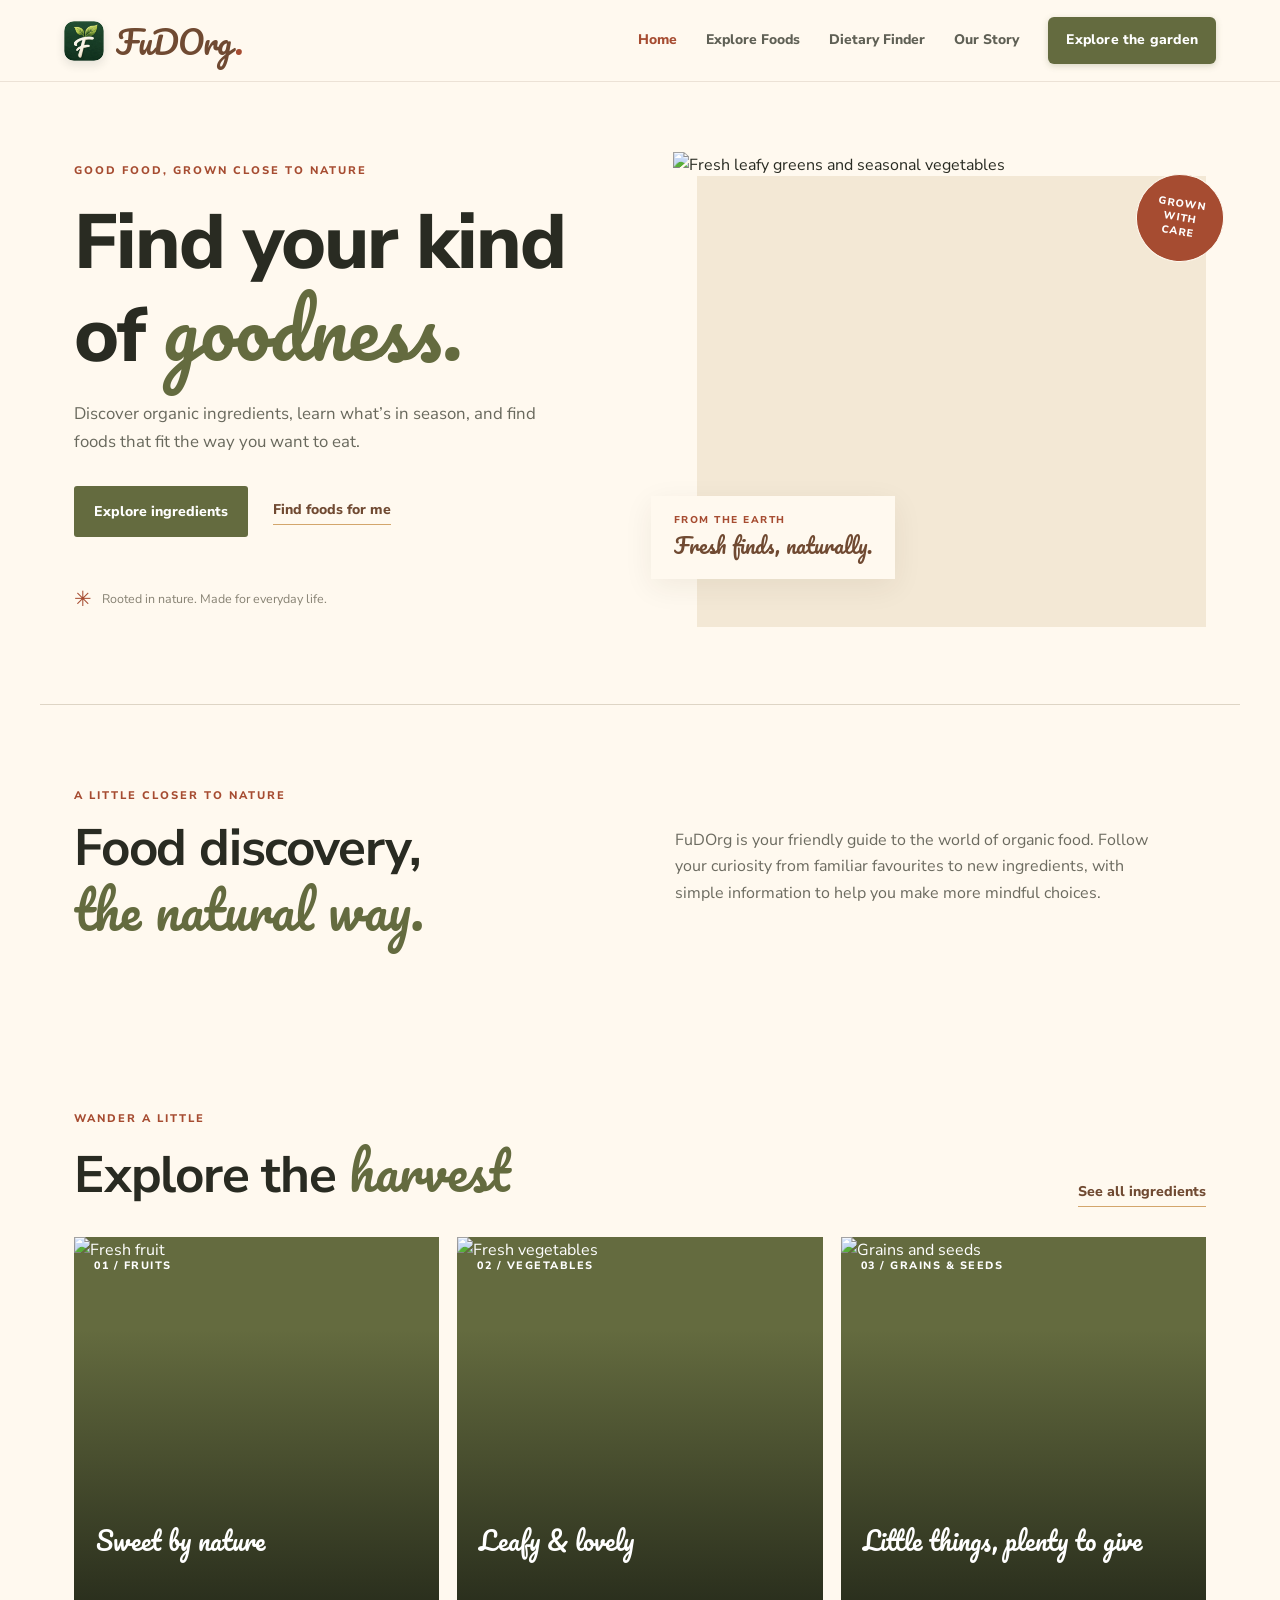
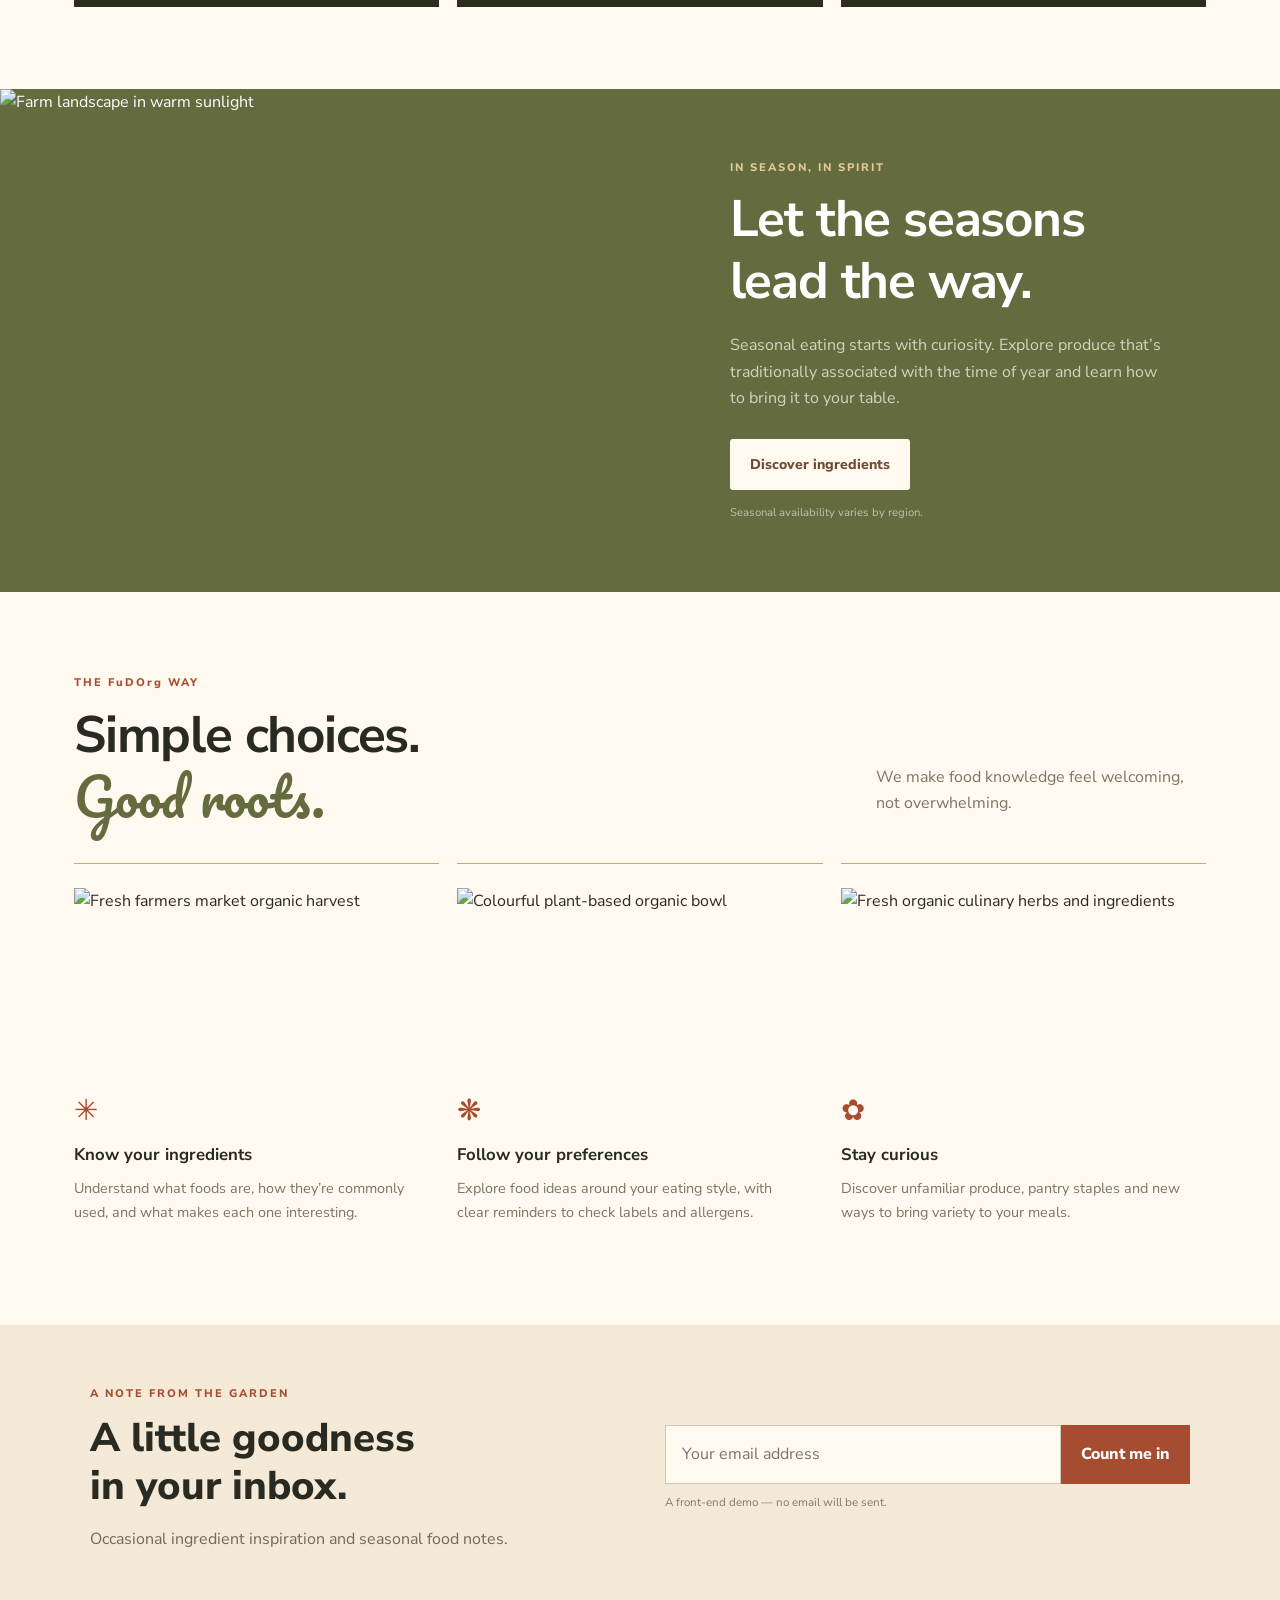
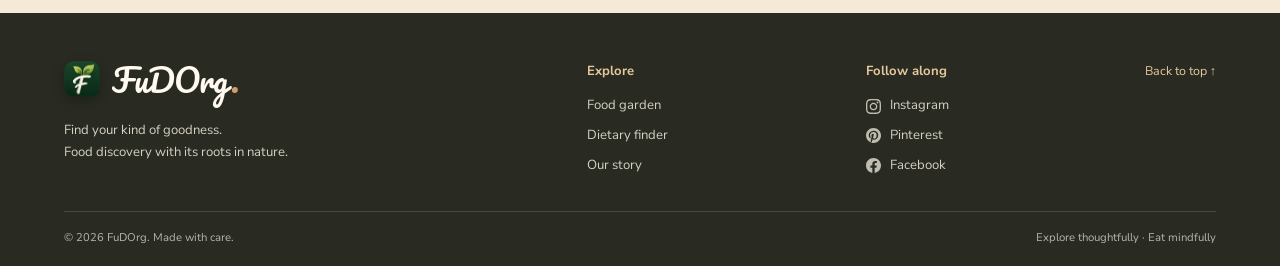
==== commit fb55b9cd: "imagespendibg" ====
--- a/index.html
+++ b/index.html
@@ -5,6 +5,8 @@
   <meta charset="utf-8">
   <meta name="viewport" content="width=device-width, initial-scale=1">
   <title>FuDOrg — Find Your Natural Food</title>
+  <link rel="icon" type="image/png" href="assets/logo.png">
+  <link rel="apple-touch-icon" href="assets/logo.png">
   <link rel="preconnect" href="https://fonts.googleapis.com">
   <link
     href="https://fonts.googleapis.com/css2?family=Pacifico&family=Nunito+Sans:wght@400;500;600;700;800&display=swap"
@@ -13,7 +15,7 @@
 </head>
 
 <body>
-  <header class="site-header"><a class="brand" href="index.html">FuDOrg<span>.</span></a><button class="menu-toggle"
+  <header class="site-header"><a class="brand" href="index.html"><img src="assets/logo.png" alt="FuDOrg Logo" class="brand-logo"><span class="brand-text">FuDOrg<span class="brand-dot">.</span></span></a><button class="menu-toggle"
       aria-label="Toggle navigation">☰</button>
     <nav class="nav"><a class="active" href="index.html">Home</a><a href="explore.html">Explore Foods</a><a
         href="dietary-finder.html">Dietary Finder</a><a href="about.html">Our Story</a><a class="nav-cta"
@@ -117,7 +119,7 @@
   </main>
   <footer class="site-footer">
     <div class="footer-top">
-      <div><a class="brand footer-brand" href="index.html">FuDOrg<span>.</span></a>
+      <div><a class="brand footer-brand" href="index.html"><img src="assets/logo.png" alt="FuDOrg Logo" class="brand-logo"><span class="brand-text">FuDOrg<span class="brand-dot">.</span></span></a>
         <p>Find your kind of goodness.<br>Food discovery with its roots in nature.</p>
       </div>
       <div class="footer-links"><strong>Explore</strong><a href="explore.html">Food garden</a><a
--- a/assets/style.css
+++ b/assets/style.css
@@ -74,11 +74,39 @@
     font-size: 2rem;
     letter-spacing: -1px;
     color: var(--bark);
-    line-height: 1
-}
-
-.brand span {
-    color: var(--brick)
+    line-height: 1;
+    display: inline-flex;
+    align-items: center;
+    gap: 12px;
+    text-decoration: none;
+}
+
+.brand-logo {
+    width: 40px;
+    height: 40px;
+    object-fit: contain;
+    border-radius: 10px;
+    flex-shrink: 0;
+    display: inline-block;
+    box-shadow: 0 4px 10px rgba(44, 53, 40, .12);
+    transition: transform .25s ease, box-shadow .25s ease;
+}
+
+.brand:hover .brand-logo {
+    transform: rotate(-3deg) scale(1.05);
+    box-shadow: 0 6px 14px rgba(44, 53, 40, .2);
+}
+
+.brand-text {
+    color: var(--bark);
+    display: inline-block;
+    line-height: 1;
+}
+
+.brand .brand-dot,
+.brand > span:not(.brand-text),
+.brand-text span {
+    color: var(--brick);
 }
 
 .nav {
@@ -91,25 +119,34 @@
 
 .nav a:not(.nav-cta) {
     color: #5f6055;
-    transition: color .2s
-}
-
-.nav a:hover,
-.nav a.active {
-    color: var(--brick)
-}
-
-.nav-cta {
+    transition: color .2s ease;
+}
+
+.nav a:not(.nav-cta):hover,
+.nav a:not(.nav-cta).active {
+    color: var(--brick);
+}
+
+.nav-cta,
+.nav a.nav-cta {
     background: var(--olive);
-    color: white;
-    padding: 12px 17px;
-    border-radius: 3px;
-    transition: background .2s, transform .2s
-}
-
-.nav-cta:hover {
+    color: #ffffff !important;
+    padding: 12px 18px;
+    border-radius: 6px;
+    font-weight: 800;
+    letter-spacing: 0.2px;
+    box-shadow: 0 2px 6px rgba(100, 107, 63, .25);
+    transition: background .2s ease, transform .2s ease, color .2s ease, box-shadow .2s ease;
+}
+
+.nav-cta:hover,
+.nav a.nav-cta:hover,
+.nav-cta:focus-visible,
+.nav a.nav-cta:focus-visible {
     background: var(--bark);
-    transform: translateY(-2px)
+    color: #ffffff !important;
+    transform: translateY(-2px);
+    box-shadow: 0 4px 14px rgba(41, 43, 34, .25);
 }
 
 .menu-toggle {
@@ -568,11 +605,25 @@
 
 .footer-brand {
     color: var(--cream);
-    display: inline-block
-}
-
-.footer-brand span {
-    color: #d69a6f
+    display: inline-flex;
+    align-items: center;
+    gap: 12px;
+}
+
+.footer-brand .brand-logo {
+    width: 36px;
+    height: 36px;
+    box-shadow: 0 4px 12px rgba(0, 0, 0, .25);
+}
+
+.footer-brand .brand-text {
+    color: var(--cream);
+}
+
+.footer-brand .brand-dot,
+.footer-brand .brand-text span,
+.footer-brand > span:not(.brand-text) {
+    color: #d69a6f;
 }
 
 .footer-top>div:first-child p {
@@ -1576,7 +1627,13 @@
     }
 
     .brand {
-        font-size: 1.8rem
+        font-size: 1.7rem;
+        gap: 9px;
+    }
+
+    .brand-logo {
+        width: 32px;
+        height: 32px;
     }
 
     .menu-toggle {
